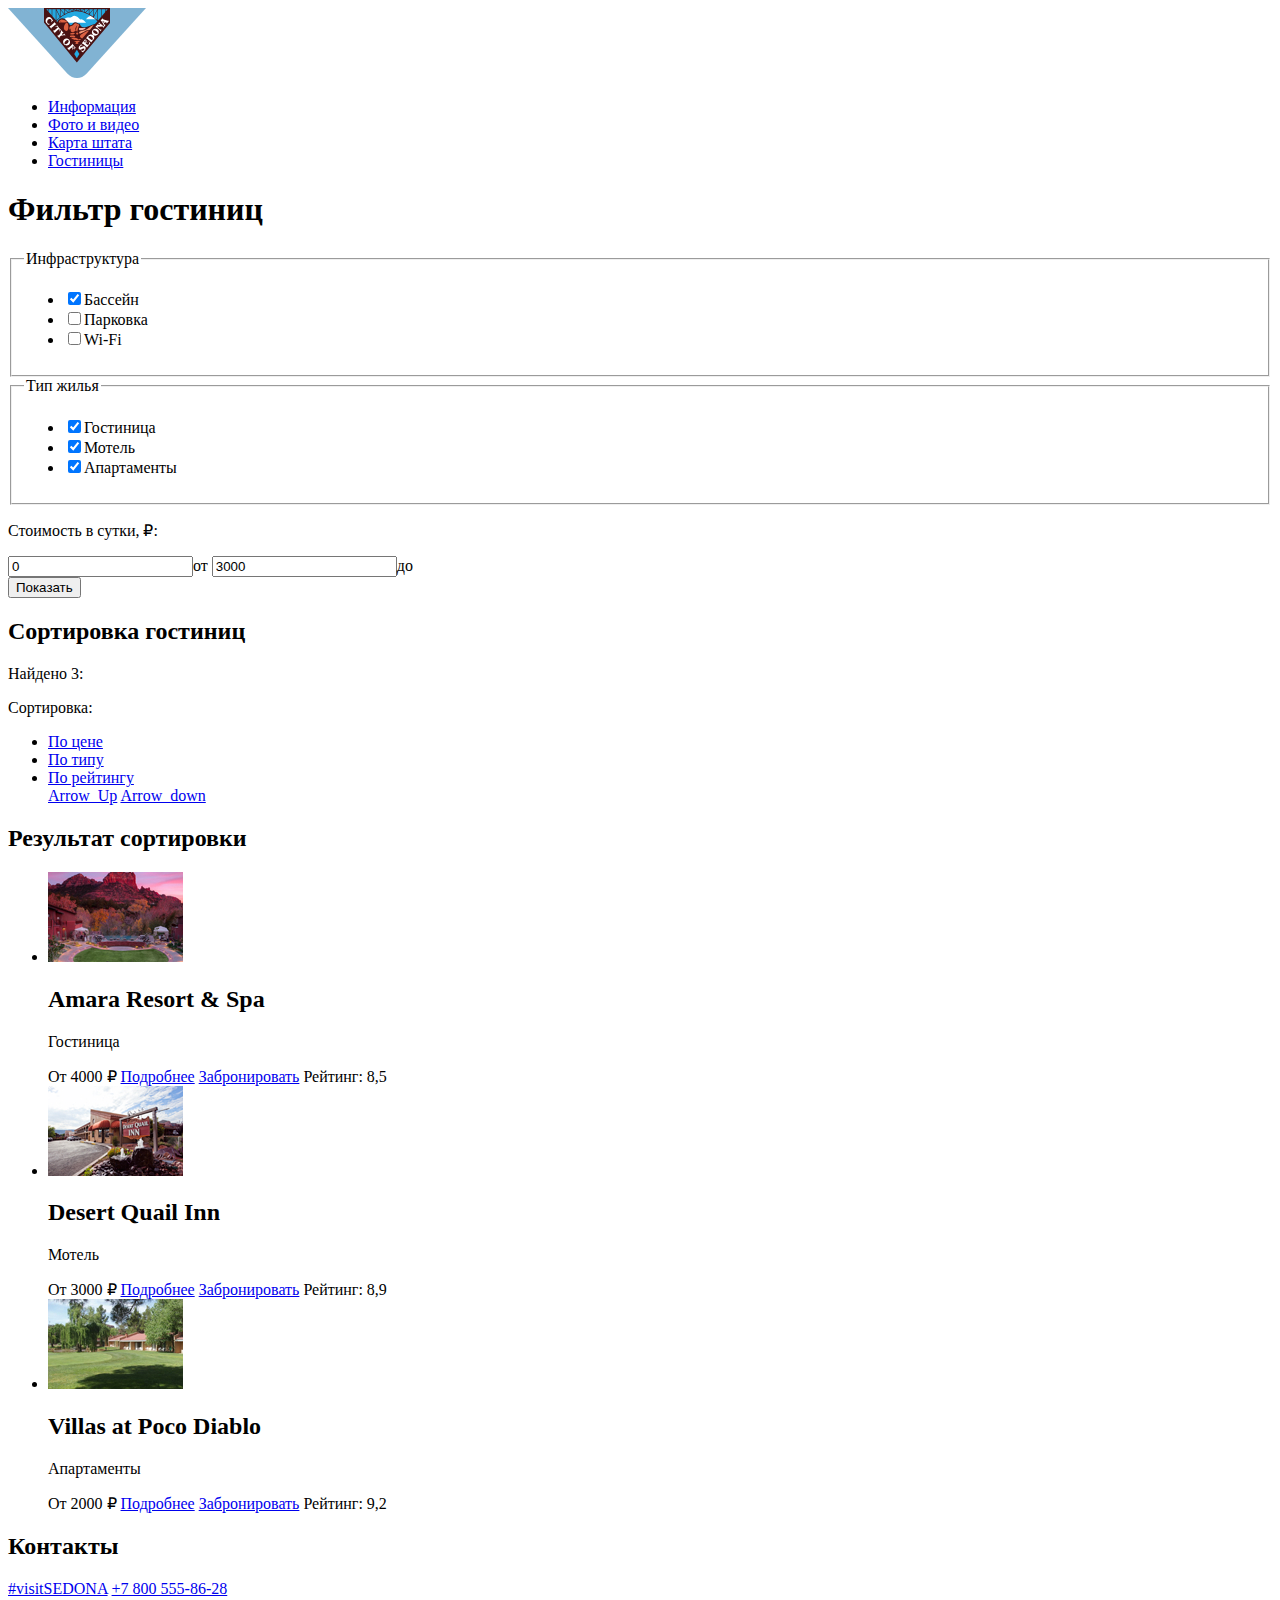
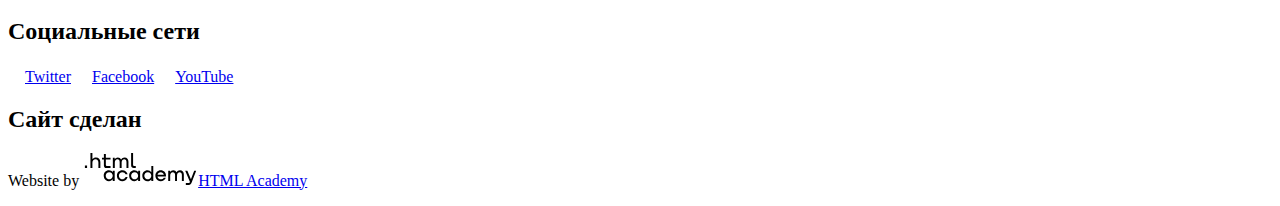
==== hotels.html @ 406e51ce "Исправила пути к графике" ====
<!DOCTYPE html>
<html lang="ru">

<head>
   <meta charset="utf-8">
   <meta http-equiv="X-UA-Compatible" content="IE=edge">
   <meta name="viewport" content="width=device-width, initial-scale=1.0">
   <title>HTML Academy: Седона</title>
   <link rel="icon" href="/favicon.ico">
   <link rel="icon" href="/favicons/favicon.svg" type="image/svg+xml">
   <link rel="apple-touch-icon" href="/favicons/favicon.png">
   <link rel="manifest" href="manifest.webmanifest">
</head>

<body>
   <header>
      <nav>
         <a href="index.html"><img src="./img/logo.svg" width="138" height="70" alt="логотип Седоны."></a>
         <ul>
            <li><a href="#">Информация</a></li>
            <li><a href="#">Фото и видео</a></li>
            <li><a href="#">Карта штата</a></li>
            <li><a href="#">Гостиницы</a></li>
         </ul>
      </nav>
   </header>

   <main>
      <h1>Фильтр гостиниц</h1>
      <section>
         <form method="get" action="https://echo.htmlacademy.ru" name="search_form">
            <fieldset>
               <legend>Инфраструктура</legend>
               <ul>
                  <li>
                     <label><input type="checkbox" name="swimingpool" checked>Бассейн</label>
                  </li>
                  <li>
                     <label><input type="checkbox" name="parking">Парковка</label>
                  </li>
                  <li>
                     <label><input type="checkbox" name="wifi">Wi-Fi</label>
                  </li>
               </ul>
            </fieldset>

            <fieldset>
               <legend>Тип жилья</legend>
               <ul>
                  <li>
                     <label><input type="checkbox" name="hotel" checked>Гостиница</label>
                  </li>
                  <li>
                     <label><input type="checkbox" name="motel" checked>Мотель</label>
                  </li>
                  <li>
                     <label><input type="checkbox" name="apartment" checked>Апартаменты</label>
                  </li>
               </ul>
            </fieldset>
            <div>
               <p>Стоимость в сутки, ₽:</p>
               <label><input type="text" name="min-price" value="0">от</label>
               <label><input type="text" name="max-price" value="3000">до</label>
               <div></div>
               <div></div>
               <button type="submit">Показать</button>
            </div>
         </form>
      </section>

      <section>
         <h2>Сортировка гостиниц</h2>
         <p>Найдено 3:</p>
         <p>Сортировка:</p>
         <ul>
            <li>
               <a href="#">По цене</a>
            </li>
            <li>
               <a href="#">По типу</a>
            </li>
            <li>
               <a href="#">По рейтингу</a>
            </li>
            <div>
               <a href="#">Arrow_Up</a>
               <a href="#">Arrow_down</a>
            </div>
         </ul>
      </section>

      <section>
         <h2>Результат сортировки</h2>
         <ul>
            <li>
               <img src="./img/images/amara.jpg" width="135" height="90" alt="Hotel Amara">
               <h2>Amara Resort & Spa</h2>
               <p>Гостиница</p>
               <span>От 4000 ₽</span>
               <a href="#">Подробнее</a>
               <a href="#">Забронировать</a>
               <span></span>
               <span>Рейтинг: 8,5</span>
            </li>
            <li>
               <img src="./img/images/desert.jpg" width="135" height="90" alt="Motel Desert">
               <h2>Desert Quail Inn</h2>
               <p>Мотель</p>
               <span>От 3000 ₽</span>
               <a href="#">Подробнее</a>
               <a href="#">Забронировать</a>
               <span></span>
               <span>Рейтинг: 8,9</span>
            </li>
            <li>
               <img src="./img/images/villas.jpg" width="135" height="90" alt="Motel Desert">
               <h2>Villas at Poco Diablo</h2>
               <p>Апартаменты</p>
               <span>От 2000 ₽</span>
               <a href="#">Подробнее</a>
               <a href="#">Забронировать</a>
               <span></span>
               <span>Рейтинг: 9,2</span>
            </li>
         </ul>
      </section>
   </main>

   <footer>
      <section>
         <h2>Контакты</h2>
         <a href="#">#visitSEDONA</a>
         <a href="tel:+78005558628">+7 800 555-86-28</a>
      </section>

      <section>
         <h2>Социальные сети</h2>
         <a href="#"><img src="./img/icons/twitter.svg" width="17" height="17" alt="twitter">Twitter</a>
         <a href="#"><img src="./img/icons/facebook.svg" width="17" height="17" alt="facebook">Facebook</a>
         <a href="#"><img src="./img/icons/youtube.svg" width="17" height="17" alt="youtube">YouTube</a>
      </section>

      <section>
         <h2>Сайт сделан</h2>
         <p>
            Website by
            <a href="https://htmlacademy.ru"><img src="./img/icons/logo_htmlacademy.svg" width="115" height="33"
                  alt="Логотип HTML Academy.">HTML Academy</a>
         </p>
      </section>

   </footer>

</body>

</html>
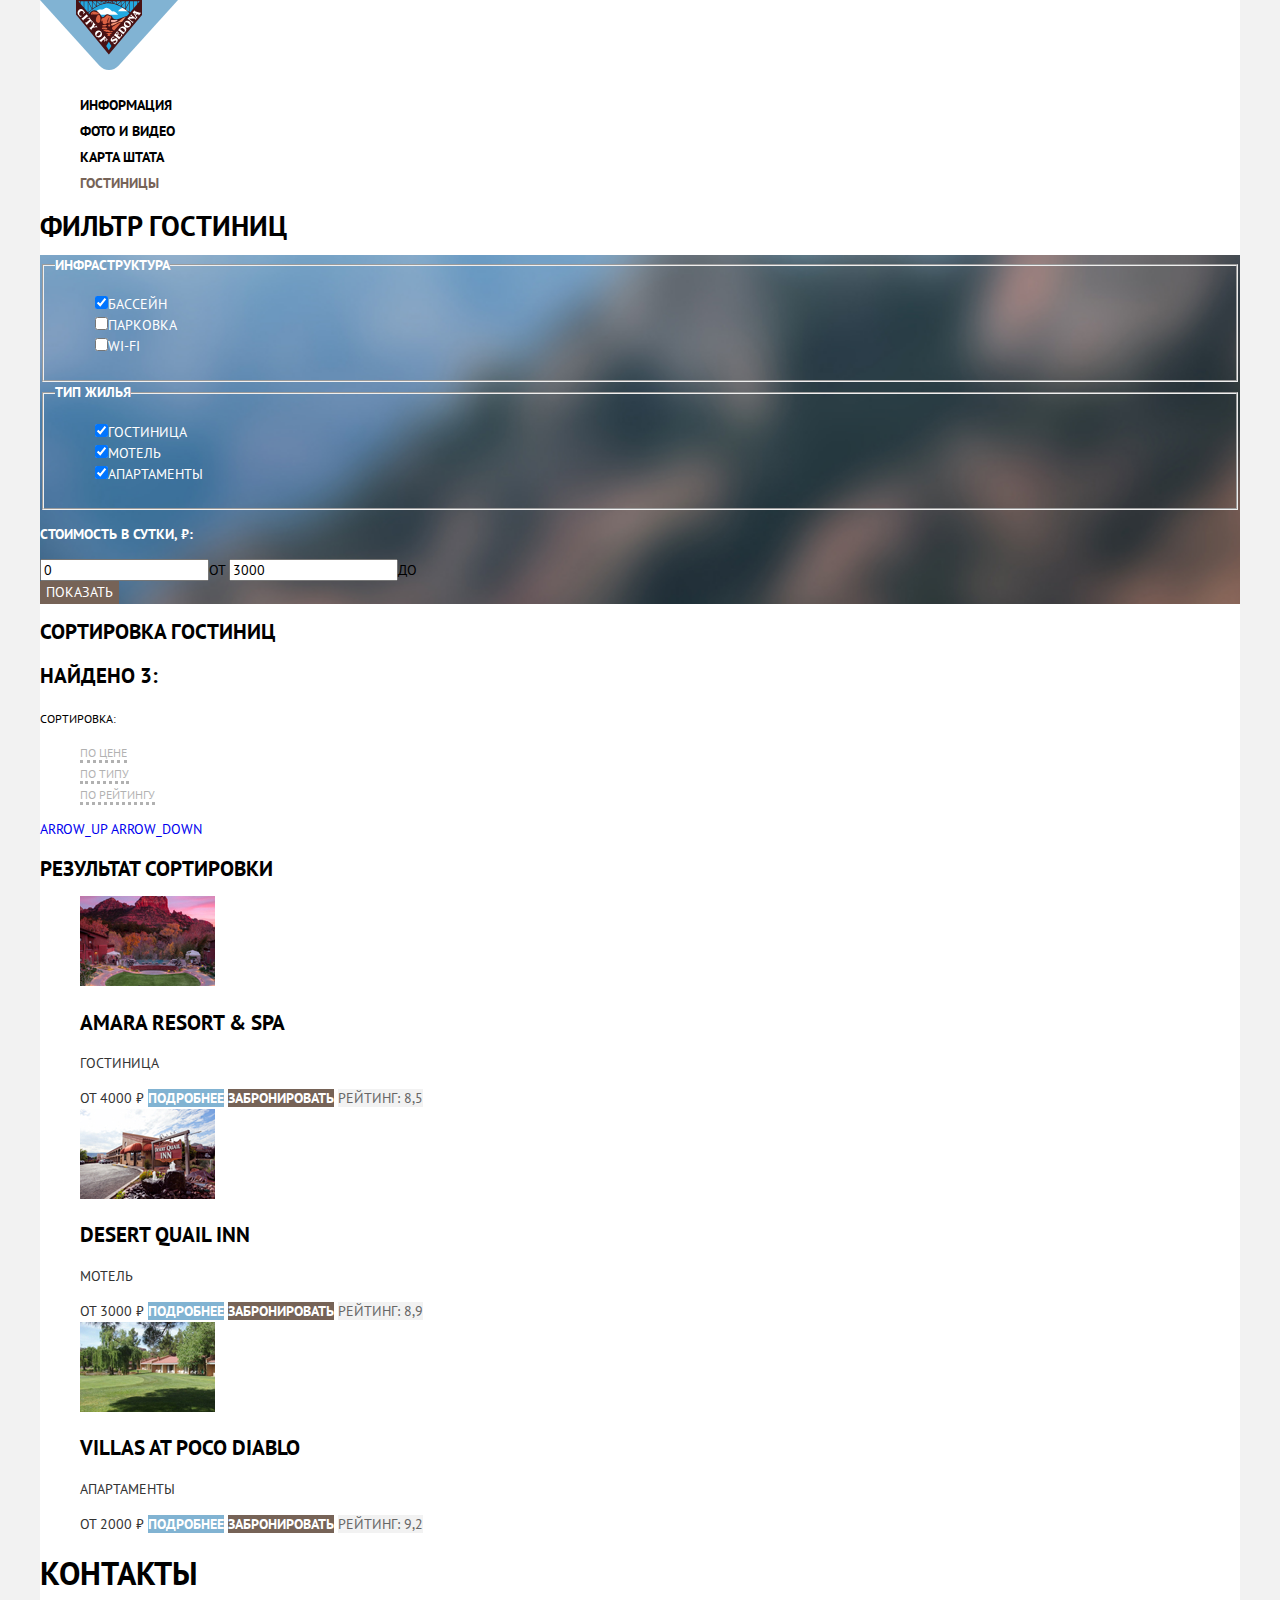
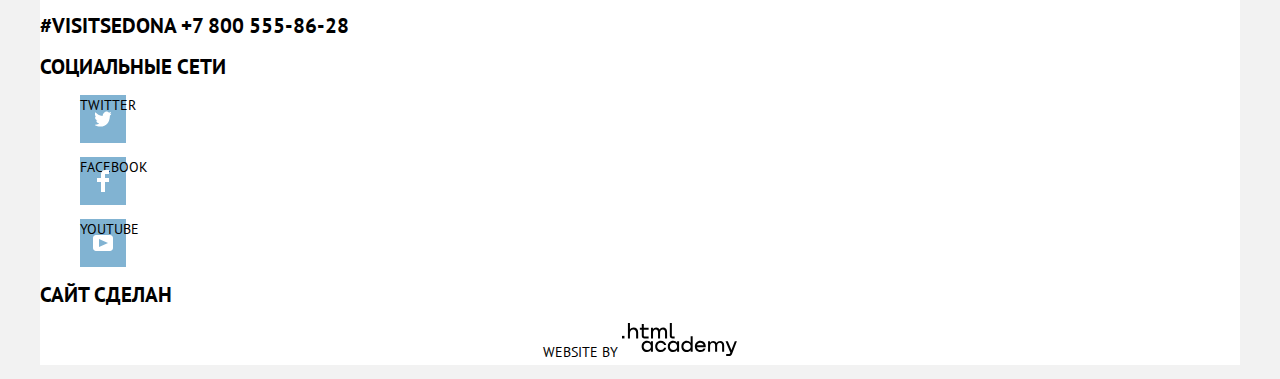
==== commit 27adb4eb: "Базовые стили второй страницы" ====
--- a/hotels.html
+++ b/hotels.html
@@ -10,148 +10,211 @@
    <link rel="icon" href="/favicons/favicon.svg" type="image/svg+xml">
    <link rel="apple-touch-icon" href="/favicons/favicon.png">
    <link rel="manifest" href="manifest.webmanifest">
+   <link rel="preconnect" href="https://fonts.gstatic.com">
+   <link href="https://fonts.googleapis.com/css2?family=PT+Sans:wght@400;700&display=swap" rel="stylesheet">
+   <link href="./css/normalize.css" rel="stylesheet">
+   <link href="./css/style.css" rel="stylesheet">
 </head>
 
-<body>
-   <header>
-      <nav>
-         <a href="index.html"><img src="./img/logo.svg" width="138" height="70" alt="логотип Седоны."></a>
-         <ul>
-            <li><a href="#">Информация</a></li>
-            <li><a href="#">Фото и видео</a></li>
-            <li><a href="#">Карта штата</a></li>
-            <li><a href="#">Гостиницы</a></li>
-         </ul>
-      </nav>
-   </header>
-
-   <main>
-      <h1>Фильтр гостиниц</h1>
-      <section>
-         <form method="get" action="https://echo.htmlacademy.ru" name="search_form">
-            <fieldset>
-               <legend>Инфраструктура</legend>
-               <ul>
-                  <li>
-                     <label><input type="checkbox" name="swimingpool" checked>Бассейн</label>
-                  </li>
-                  <li>
-                     <label><input type="checkbox" name="parking">Парковка</label>
-                  </li>
-                  <li>
-                     <label><input type="checkbox" name="wifi">Wi-Fi</label>
-                  </li>
-               </ul>
-            </fieldset>
-
-            <fieldset>
-               <legend>Тип жилья</legend>
-               <ul>
-                  <li>
-                     <label><input type="checkbox" name="hotel" checked>Гостиница</label>
-                  </li>
-                  <li>
-                     <label><input type="checkbox" name="motel" checked>Мотель</label>
-                  </li>
-                  <li>
-                     <label><input type="checkbox" name="apartment" checked>Апартаменты</label>
-                  </li>
-               </ul>
-            </fieldset>
-            <div>
-               <p>Стоимость в сутки, ₽:</p>
-               <label><input type="text" name="min-price" value="0">от</label>
-               <label><input type="text" name="max-price" value="3000">до</label>
-               <div></div>
-               <div></div>
-               <button type="submit">Показать</button>
+<body class="page__body">
+   <div class="main__container">
+      <header class="main__header">
+         <nav class="main__navigation">
+            <a class="main__header-logo" href="index.html"><img src="./img/logo.svg" width="138" height="70"
+                  alt="логотип Седоны."></a>
+            <ul class="site__navigation">
+               <li><a href="#">Информация</a></li>
+               <li><a href="#">Фото и видео</a></li>
+               <li><a href="#">Карта штата</a></li>
+               <li class="site__navigation-current"><a href="#">Гостиницы</a></li>
+            </ul>
+         </nav>
+      </header>
+
+      <main class="inner__container">
+         <h1>Фильтр гостиниц</h1>
+         <section class="filter">
+            <form method="get" action="https://echo.htmlacademy.ru" name="search_form">
+               <fieldset>
+                  <legend class="filter__title">Инфраструктура</legend>
+                  <ul class="filter__list">
+                     <li class="filter__option">
+                        <label><input type="checkbox" name="swimingpool" checked>Бассейн</label>
+                     </li>
+                     <li class="filter__option">
+                        <label><input type="checkbox" name="parking">Парковка</label>
+                     </li>
+                     <li class="filter__option">
+                        <label><input type="checkbox" name="wifi">Wi-Fi</label>
+                     </li>
+                  </ul>
+               </fieldset>
+
+               <fieldset>
+                  <legend class="filter__title">Тип жилья</legend>
+                  <ul class="filter__list">
+                     <li class="filter__option">
+                        <label><input class="filter__input-checkbox filter__input" type="checkbox" name="hotel"
+                              checked>Гостиница</label>
+                     </li>
+                     <li class="filter__option">
+                        <label><input class="filter__input-checkbox filter__input" type="checkbox" name="motel"
+                              checked>Мотель</label>
+                     </li>
+                     <li class="filter__option">
+                        <label><input class="filter__input-checkbox filter__input" type="checkbox" name="apartment"
+                              checked>Апартаменты</label>
+                     </li>
+                  </ul>
+               </fieldset>
+               <div>
+                  <p class="filter__title">Стоимость в сутки, ₽:</p>
+                  <label><input type="text" name="min-price" value="0">от</label>
+                  <label><input type="text" name="max-price" value="3000">до</label>
+                  <div></div>
+                  <div></div>
+                  <button type="submit" class="filter__button button">Показать</button>
+               </div>
+            </form>
+         </section>
+
+         <section class="sorting">
+            <h2>Сортировка гостиниц</h2>
+            <p class="sorting__results">Найдено 3:</p>
+            <p class="sorting__text">Сортировка:</p>
+            <ul class="sorting__list">
+               <li>
+                  <a class='sorting__link' href="#">По цене</a>
+               </li>
+               <li>
+                  <a class='sorting__link' href="#">По типу</a>
+               </li>
+               <li>
+                  <a class='sorting__link' href="#">По рейтингу</a>
+               </li>
+            </ul>
+            <div class="sorting__arrows">
+               <a class="arrow_up" href="#">Arrow_Up</a>
+               <a class="arrow__down" href="#">Arrow_down</a>
             </div>
-         </form>
-      </section>
-
-      <section>
-         <h2>Сортировка гостиниц</h2>
-         <p>Найдено 3:</p>
-         <p>Сортировка:</p>
-         <ul>
-            <li>
-               <a href="#">По цене</a>
-            </li>
-            <li>
-               <a href="#">По типу</a>
-            </li>
-            <li>
-               <a href="#">По рейтингу</a>
-            </li>
-            <div>
-               <a href="#">Arrow_Up</a>
-               <a href="#">Arrow_down</a>
-            </div>
-         </ul>
-      </section>
-
-      <section>
-         <h2>Результат сортировки</h2>
-         <ul>
-            <li>
-               <img src="./img/images/amara.jpg" width="135" height="90" alt="Hotel Amara">
-               <h2>Amara Resort & Spa</h2>
-               <p>Гостиница</p>
-               <span>От 4000 ₽</span>
-               <a href="#">Подробнее</a>
-               <a href="#">Забронировать</a>
-               <span></span>
-               <span>Рейтинг: 8,5</span>
-            </li>
-            <li>
-               <img src="./img/images/desert.jpg" width="135" height="90" alt="Motel Desert">
-               <h2>Desert Quail Inn</h2>
-               <p>Мотель</p>
-               <span>От 3000 ₽</span>
-               <a href="#">Подробнее</a>
-               <a href="#">Забронировать</a>
-               <span></span>
-               <span>Рейтинг: 8,9</span>
-            </li>
-            <li>
-               <img src="./img/images/villas.jpg" width="135" height="90" alt="Motel Desert">
-               <h2>Villas at Poco Diablo</h2>
-               <p>Апартаменты</p>
-               <span>От 2000 ₽</span>
-               <a href="#">Подробнее</a>
-               <a href="#">Забронировать</a>
-               <span></span>
-               <span>Рейтинг: 9,2</span>
-            </li>
-         </ul>
-      </section>
-   </main>
-
-   <footer>
-      <section>
-         <h2>Контакты</h2>
-         <a href="#">#visitSEDONA</a>
-         <a href="tel:+78005558628">+7 800 555-86-28</a>
-      </section>
-
-      <section>
-         <h2>Социальные сети</h2>
-         <a href="#"><img src="./img/icons/twitter.svg" width="17" height="17" alt="twitter">Twitter</a>
-         <a href="#"><img src="./img/icons/facebook.svg" width="17" height="17" alt="facebook">Facebook</a>
-         <a href="#"><img src="./img/icons/youtube.svg" width="17" height="17" alt="youtube">YouTube</a>
-      </section>
-
-      <section>
-         <h2>Сайт сделан</h2>
-         <p>
-            Website by
-            <a href="https://htmlacademy.ru"><img src="./img/icons/logo_htmlacademy.svg" width="115" height="33"
-                  alt="Логотип HTML Academy.">HTML Academy</a>
-         </p>
-      </section>
-
-   </footer>
-
+
+         </section>
+
+         <section class="hotels">
+            <h2>Результат сортировки</h2>
+            <ul class="hotels__list">
+               <li class="hotels__item">
+                  <img src="./img/images/amara.jpg" width="135" height="90" alt="Hotel Amara">
+                  <h2 class="hotels__title">Amara Resort & Spa</h2>
+                  <p class="hotels__type">Гостиница</p>
+                  <span class="hotels__price">От 4000 ₽</span>
+                  <a class="hotel__button" href="#">Подробнее</a>
+                  <a class="hotel__button button__book" href="#">Забронировать</a>
+                  <span></span>
+                  <span class="hotels__rating">Рейтинг: 8,5</span>
+               </li>
+               <li class="hotels__item">
+                  <img src="./img/images/desert.jpg" width="135" height="90" alt="Motel Desert">
+                  <h2 class="hotels__title">Desert Quail Inn</h2>
+                  <p class="hotels__type">Мотель</p>
+                  <span class="hotels__price">От 3000 ₽</span>
+                  <a class="hotel__button" href="#">Подробнее</a>
+                  <a class="hotel__button button__book" href="#">Забронировать</a>
+                  <span></span>
+                  <span class="hotels__rating">Рейтинг: 8,9</span>
+               </li>
+               <li class="hotels__item">
+                  <img src="./img/images/villas.jpg" width="135" height="90" alt="Motel Desert">
+                  <h2 class="hotels__title">Villas at Poco Diablo</h2>
+                  <p class="hotels__type">Апартаменты</p>
+                  <span class="hotels__price">От 2000 ₽</span>
+                  <a class="hotel__button" href="#">Подробнее</a>
+                  <a class="hotel__button button__book" href="#">Забронировать</a>
+                  <span></span>
+                  <span class="hotels__rating">Рейтинг: 9,2</span>
+               </li>
+            </ul>
+         </section>
+      </main>
+
+      <footer class="main__footer">
+         <section class="footer__contacts">
+            <h2>Контакты</h2>
+            <a class="footer__hashtag" href="#">#visitSEDONA</a>
+            <a class="footer__phone" href="tel:+78005558628">+7 800 555-86-28</a>
+         </section>
+
+         <section class="footer__social">
+            <h2>Социальные сети</h2>
+            <ul class="social__list">
+               <li class="social__item social__item-tw">
+                  <a href="#"></a>
+                  <p>Twitter</p>
+               </li>
+               <li class="social__item social__item-fb">
+                  <a href="#"></a>
+                  <p>Facebook</p>
+               </li>
+               <li class="social__item social__item-yt">
+                  <a href="#"></a>
+                  <p>Youtube</p>
+               </li>
+            </ul>
+         </section>
+
+         <section class="footer__copyright">
+            <h2>Сайт сделан</h2>
+            <p>
+               Website by
+               <a class="button__copyright" href="https://htmlacademy.ru">
+                  <svg width="115" height="34" viewBox="0 0 115 34" fill="none" xmlns="http://www.w3.org/2000/svg">
+                     <g clip-path="url(#clip0)">
+                        <path d="M0 12.8806V15.4567H2.45789V12.8806H0Z" fill="black" />
+                        <path
+                           d="M11.6466 4.52965C10.0863 4.52965 8.82534 5.23807 8.03454 6.26851H7.94905V0H5.91864V15.4566H7.94905V10.1541C7.94905 8.02886 9.27418 6.50466 11.2191 6.50466C13.0572 6.50466 14.1258 7.87859 14.1258 9.72478V15.4566H16.1563V9.35984C16.1563 6.41878 14.3396 4.52965 11.6466 4.52965Z"
+                           fill="black" />
+                        <path
+                           d="M26.6171 4.83024H21.8082V1.07343H19.7778V4.83024H17.8542V6.80525H19.7778V12.7947C19.7778 14.5121 20.7396 15.4567 22.4708 15.4567H26.6171V13.4602H22.8769C22.193 13.4602 21.8082 13.0738 21.8082 12.4083V6.80525H26.6171V4.83024Z"
+                           fill="black" />
+                        <path
+                           d="M41.1215 4.55109C39.497 4.55109 38.2576 5.34538 37.5736 6.61197H37.5095C36.8897 5.36686 35.7356 4.55109 34.154 4.55109C32.7434 4.55109 31.6746 5.30244 31.0336 6.35437H30.948V4.83017H29.0031V15.4566H31.0336V10.0038C31.0336 8.00736 32.0806 6.54758 33.6624 6.50464C35.1584 6.4617 36.0347 7.53508 36.0347 9.14513V15.4566H38.0652V9.83209C38.0652 7.44921 39.4758 6.50464 40.6941 6.50464C42.1688 6.50464 43.0452 7.53508 43.0452 9.14513V15.4566H45.0754V8.93047C45.0754 6.35437 43.6221 4.55109 41.1215 4.55109Z"
+                           fill="black" />
+                        <path
+                           d="M47.8271 12.7088C47.8271 14.4476 48.8103 15.4566 50.6269 15.4566H52.6359V13.4816H50.9261C50.2422 13.4816 49.8574 13.0952 49.8574 12.4297V0H47.8271V12.7088Z"
+                           fill="black" />
+                        <path
+                           d="M28.9048 19.7063H28.8192C28.027 18.6393 26.7425 17.8923 25.0295 17.871C21.882 17.8283 19.6338 20.1545 19.6338 23.4411C19.6338 26.749 21.9248 29.0753 25.008 29.0326C26.7637 29.0112 28.027 28.2216 28.8192 27.0904H28.9048V28.7337H30.9177V18.1698H28.9048V19.7063ZM25.3077 27.0692C23.081 27.0692 21.6679 25.4471 21.6679 23.4411C21.6679 21.435 23.081 19.8131 25.3077 19.8131C27.4703 19.8131 28.8836 21.435 28.8836 23.4411C28.8836 25.4259 27.4703 27.0692 25.3077 27.0692Z"
+                           fill="black" />
+                        <path
+                           d="M44.2095 22.0111C43.717 19.6209 41.5973 17.8709 38.8139 17.8709C35.4524 17.8709 33.2042 20.3252 33.2042 23.441C33.2042 26.5568 35.4524 29.0325 38.8139 29.0325C41.5973 29.0325 43.717 27.2398 44.2095 24.8282H42.0898C41.6617 26.1727 40.3984 27.0903 38.8354 27.0903C36.6513 27.0903 35.2381 25.447 35.2381 23.441C35.2381 21.4349 36.6513 19.813 38.8354 19.813C40.4625 19.813 41.6617 20.7733 42.0898 22.0111H44.2095Z"
+                           fill="black" />
+                        <path
+                           d="M55.0836 19.7063H54.998C54.2058 18.6393 52.921 17.8923 51.2081 17.871C48.0607 17.8283 45.8125 20.1545 45.8125 23.4411C45.8125 26.749 48.1036 29.0753 51.1866 29.0326C52.9425 29.0112 54.2058 28.2216 54.998 27.0904H55.0836V28.7337H57.0962V18.1698H55.0836V19.7063ZM51.4866 27.0692C49.2596 27.0692 47.8466 25.4471 47.8466 23.4411C47.8466 21.435 49.2596 19.8131 51.4866 19.8131C53.6491 19.8131 55.0622 21.435 55.0622 23.4411C55.0622 25.4259 53.6491 27.0692 51.4866 27.0692Z"
+                           fill="black" />
+                        <path
+                           d="M68.6538 19.8129H68.5682C67.776 18.6818 66.4483 17.8922 64.7568 17.8709C61.6738 17.8282 59.3827 20.1544 59.3827 23.4623C59.3827 26.7489 61.6309 29.0752 64.7783 29.0325C66.4483 29.0111 67.776 28.2642 68.5468 27.1971H68.6538V28.7336H70.6665V13.3679H68.6538V19.8129ZM65.0568 27.0903C62.8298 27.0903 61.4168 25.4685 61.4168 23.4623C61.4168 21.4562 62.8298 19.8343 65.0568 19.8343C67.2193 19.8343 68.6324 21.4776 68.6324 23.4623C68.6324 25.4685 67.2193 27.0903 65.0568 27.0903Z"
+                           fill="black" />
+                        <path
+                           d="M78.3297 17.8709C75.0752 17.8709 72.8483 20.3678 72.8483 23.4623C72.8483 26.4714 74.9467 29.0325 78.3724 29.0325C80.8561 29.0325 82.8475 27.688 83.5541 25.447H81.4342C80.9634 26.4502 79.8286 27.0903 78.4582 27.0903C76.5312 27.0903 75.1608 25.8099 75.0108 24.1666H83.7682C84.0464 20.6453 81.8412 17.8709 78.3297 17.8709ZM78.2868 19.813C79.9783 19.813 81.2416 20.8587 81.5627 22.3739H75.0538C75.3534 20.88 76.6168 19.813 78.2868 19.813Z"
+                           fill="black" />
+                        <path
+                           d="M98.1985 17.8922C96.5713 17.8922 95.3295 18.6818 94.6443 19.9409H94.5799C93.9591 18.7031 92.8029 17.8922 91.2184 17.8922C89.8054 17.8922 88.7347 18.6391 88.0924 19.6848H88.0068V18.1696H86.0583V28.7335H88.0924V23.3128C88.0924 21.3281 89.1417 19.8769 90.7261 19.8342C92.2247 19.7915 93.1028 20.8586 93.1028 22.4592V28.7335H95.1368V23.1421C95.1368 20.7732 96.5499 19.8342 97.7703 19.8342C99.2477 19.8342 100.125 20.8586 100.125 22.4592V28.7335H102.16V22.2458C102.16 19.6848 100.704 17.8922 98.1985 17.8922Z"
+                           fill="black" />
+                        <path
+                           d="M109.441 27.0477L105.801 18.1697H103.553L108.392 29.7368L108.371 29.7794C108.028 30.6544 107.643 30.9745 106.701 30.9745H104.196V33.0019H106.701C108.542 33.0019 109.527 32.1696 110.212 30.3769L114.88 18.1697H112.803L109.441 27.0477Z"
+                           fill="black" />
+                     </g>
+                     <defs>
+                        <clipPath id="clip0">
+                           <rect width="115" height="33.0294" fill="white" />
+                        </clipPath>
+                     </defs>
+                  </svg>
+               </a>
+            </p>
+         </section>
+      </footer>
+   </div>
 </body>
 
 </html>--- a/css/style.css
+++ b/css/style.css
@@ -0,0 +1,345 @@
+:root {
+   --basic-black: #000000;
+   --basic-dark: #333333;
+   --basic-white: #ffffff;
+   --basic-background: #f2f2f2;
+   --basic-grey: #888888;
+   --grey-rating: #666666;
+   --grey-background: #EEEEEE;
+   --grey-blocked: #6a6a6a;
+   --grey-hover: #ebebeb;
+   --grey-active:#BDBBBC;
+   --basic-blue: #81b3d2;
+   --blue-active: #5496bd;
+   --blue-hover: #669ec0;
+   --basic-brown: #766357;
+   --brown-active: #503E33;
+   --brown-hover: #604E43;
+   
+   --basic-light-grey: #a9a9a9;
+}
+
+/* главная страница */
+
+.page__body {
+   margin: 0;
+   padding: 0;
+   font-family: "PT Sans", Arial, sans-serif;
+   font-size: 14px;
+   line-height: 21px;
+   font-weight: 400;
+   color: var(--basic-black);
+   text-transform: uppercase;
+   background-color: var(--basic-background);
+}
+
+a {
+   text-decoration: none;
+}
+
+img {
+   max-width: 100%;
+   height: auto;
+}
+
+.main__container,
+.inner__container {
+   width: 1200px;
+   margin: 0 auto;
+   background-color: var(--basic-white);
+}
+
+.main__navigation {
+   font-size: 14px;
+   line-height: 26px;
+   font-weight: 700;
+   background-color: transparent;
+}
+
+.site__navigation,
+.features__list,
+.reasons__list,
+.social__list,
+.filter__list,
+.sorting__list,
+.hotels__list {
+   list-style: none;
+}
+
+.site__navigation a {
+   color: var(--basic-black):
+}
+
+.site__navigation a:hover {
+   color: var(--basic-blue);
+}
+
+.site__navigation a:focus {
+   color: var(--basic-black);
+   opacity: .3;
+}
+
+.site__navigation a:active {
+   color: var(--basic-brown);
+}
+
+.site__navigation-current {
+   color: var(--basic-brown);
+ }
+
+.welcome {
+   height: 509px;
+   background: url(../img/images/sedona.jpg) center center/cover no-repeat;
+}
+
+.description h1 {
+   font-size: 21px;
+   font-weight: 700;
+   line-height: 26px;
+   text-align: center;
+}
+
+.description p {
+   font-size: 14px;
+   line-height: 26px;
+   text-align: center;
+}
+
+.features h3 {
+   font-weight: 700;
+   font-size: 21px;
+   line-height: 21px;
+   text-align: center;
+}
+
+.features p {
+   font-weight: 400;
+   font-size: 14px;
+   line-height: 21px;
+   text-align: center; 
+}
+
+.features__item-first {
+   background-color: var(--basic-blue);
+   color: var(--basic-white);
+}
+
+.features__item-second {
+   background-color: var(--grey-background);
+}
+
+.features__item-second p,
+.reasons__item p {
+   color: var(--basic-dark);
+}
+
+.booking h3 {
+   font-weight: 700;
+   font-size: 30px;
+   line-height: 24px;
+   text-align: center;
+}
+
+.booking p {
+   font-weight: 400;
+   font-size: 14px;
+   line-height: 24px;
+   text-align: center;
+   color: var(--basic-dark);
+}
+
+.button {
+  font: inherit;
+  text-align: center;
+  color: var(--basic-white);
+  vertical-align: middle;
+  text-transform: uppercase;
+  background-color: var(--basic-brown);
+  border: none;
+}
+.button:hover {
+  background-color: var(--brown-hover);
+}
+
+.button:active {
+   background-color: var(--brown-active);
+   color: rgba(255, 255, 255, .3)
+}
+/* Footer */
+
+.footer__phone,
+.footer__hashtag {
+   color: inherit;
+}
+
+.footer__contacts {
+   font-weight: 700;
+   font-size: 21px;
+   line-height: 26px;
+}
+
+.footer__contacts a:hover,
+.footer__contacts a:focus {
+  text-decoration: none;
+}
+
+.social__item {
+   position: relative;
+   width: 46px;
+   height: 48px;
+   background-color: var(--basic-blue)
+}
+
+.social__item::before {
+   content: "";
+   position: absolute;
+   top: 50%;
+   left: 50%;
+   transform: translate(-50%, -50%);
+   width: 17px;
+   height: 17px;
+   background: url("../img/icons/twitter.svg") center no-repeat;
+}
+
+.social__item-fb::before {
+   content: "";
+   position: absolute;
+   top: 50%;
+   left: 50%;
+   transform: translate(-50%, -50%);
+   width: 12px;
+   height: 22px;
+   background: url("../img/icons/facebook.svg") center no-repeat;
+}
+
+.social__item-yt::before {
+   content: "";
+   position: absolute;
+   top: 50%;
+   left: 50%;
+   transform: translate(-50%, -50%);
+   width: 20px;
+   height: 16px;
+   background: url("../img/icons/youtube.svg") center no-repeat;
+}
+
+.social__item:hover {
+   background-color: var(--blue-hover);
+}
+
+.social__item:active {
+   background-color: var(--blue-active);
+}
+
+.social__item:active::before{
+   opacity: 0.3;
+}
+
+.footer__copyright p {
+   line-height: 26px;
+   text-align: center;
+}
+
+.button__copyright:hover path {
+   fill: var(--basic-blue);
+}
+
+.button__copyright:focus path {
+   fill: var(--grey-active);
+}
+
+/* стили второй страницы */
+
+.filter {
+   width: 1200px;
+   min-height: 217px;
+   background: url(../img/images/background_filter.jpg) center center/cover no-repeat;
+}
+
+.filter__list {
+   line-height: 21px;
+}
+
+/* .filter fieldset {
+   border: 0 none;
+} */
+
+.filter__title {
+   font-weight: 700;
+   line-height: 21px;
+   color: var(--basic-white);
+}
+.filter__option {
+   color: var(--basic-white);
+   font-size: 14px;
+   font-weight: 400;
+}
+.sorting__results {
+   font-weight: 700;
+   font-size: 21px;
+   line-height: 26px;
+}
+.sorting__text {
+   font-weight: 400;
+   font-size: 12px;
+   line-height: 18px;
+}
+.sorting__link {
+   color: var(--basic-black);
+   opacity: 0.3;
+   font-weight: 400;
+   font-size: 12px;
+   line-height: 18px;
+   border-bottom: dotted;
+}
+
+.sorting__link:hover {
+   color: var(--basic-blue);
+   opacity: 1;
+}
+
+/* не применяется */
+.sorting__link:active {
+   color: var(--basic-black);
+   opacity: 1;
+   border-bottom: none;
+}
+
+.sorting__link:focus {
+   color: var(--basic-blue);
+   opacity: 1;
+   border-bottom: none;
+}
+
+.hotels__title {
+   font-weight: 700;
+   font-size: 21px;
+   line-height: 26px;
+}
+
+.hotels__type,
+.hotels__price {
+   color: var(--basic-dark);
+   font-weight: 400;
+   font-size: 14px;
+   line-height: 21px;
+}
+
+.hotel__button {
+   color: var(--basic-white);
+   background-color: var(--basic-blue);
+   font-weight: 700  ;
+   font-size: 14px;
+   line-height: 21px;
+}
+
+.button__book {
+   background-color:var(--basic-brown);
+}
+
+.hotels__rating {
+   background-color: var(--basic-background);
+   text-align: center;
+   color: var(--grey-rating);
+   
+}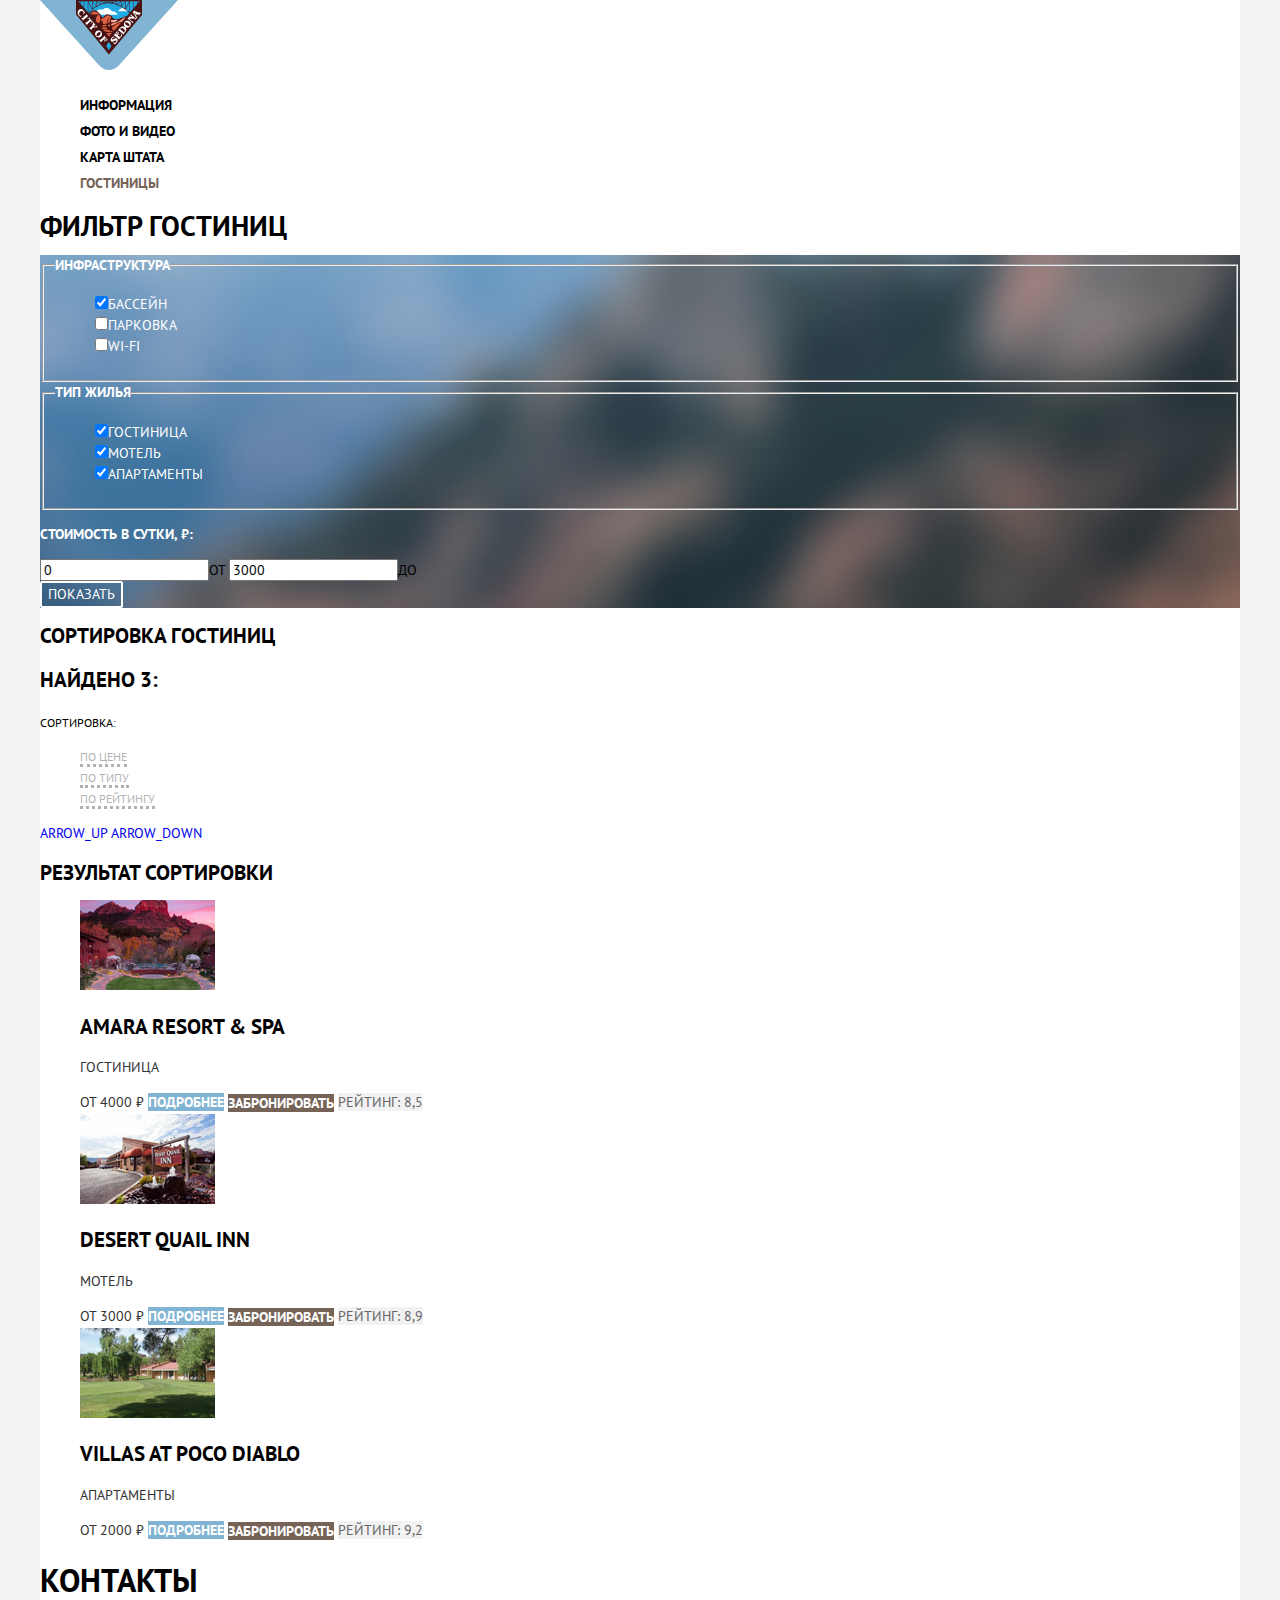
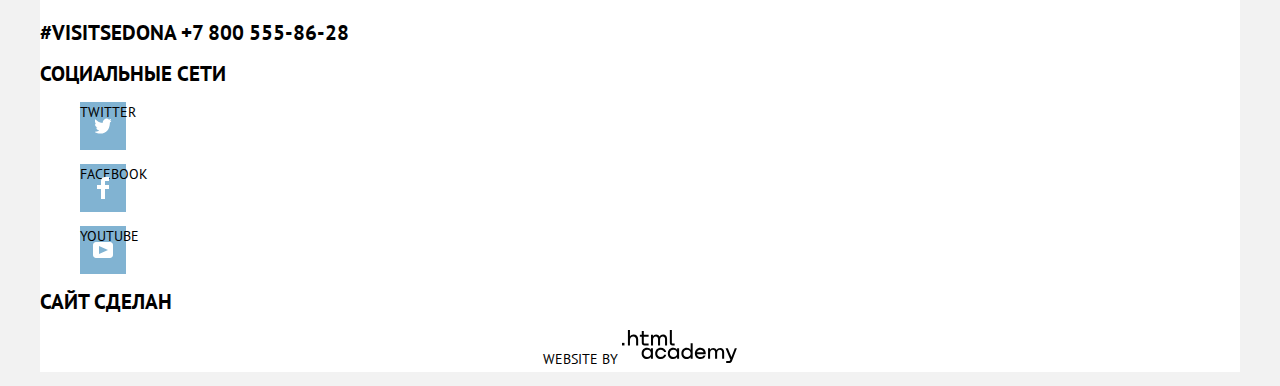
==== commit 7e261342: "Доделала интерактивные элементы" ====
--- a/hotels.html
+++ b/hotels.html
@@ -73,7 +73,7 @@
                   <label><input type="text" name="max-price" value="3000">до</label>
                   <div></div>
                   <div></div>
-                  <button type="submit" class="filter__button button">Показать</button>
+                  <button type="submit" class="button filter__button">Показать</button>
                </div>
             </form>
          </section>
@@ -84,18 +84,18 @@
             <p class="sorting__text">Сортировка:</p>
             <ul class="sorting__list">
                <li>
-                  <a class='sorting__link' href="#">По цене</a>
+                  <a class="sorting__link" href="#">По цене</a>
                </li>
                <li>
-                  <a class='sorting__link' href="#">По типу</a>
+                  <a class="sorting__link" href="#">По типу</a>
                </li>
                <li>
-                  <a class='sorting__link' href="#">По рейтингу</a>
+                  <a class="sorting__link" href="#">По рейтингу</a>
                </li>
             </ul>
             <div class="sorting__arrows">
                <a class="arrow_up" href="#">Arrow_Up</a>
-               <a class="arrow__down" href="#">Arrow_down</a>
+               <a class="arrow_down" href="#">Arrow_down</a>
             </div>
 
          </section>
@@ -105,31 +105,31 @@
             <ul class="hotels__list">
                <li class="hotels__item">
                   <img src="./img/images/amara.jpg" width="135" height="90" alt="Hotel Amara">
-                  <h2 class="hotels__title">Amara Resort & Spa</h2>
+                  <h2 class="hotels__title"><a href="#">Amara Resort & Spa</a></h2>
                   <p class="hotels__type">Гостиница</p>
                   <span class="hotels__price">От 4000 ₽</span>
                   <a class="hotel__button" href="#">Подробнее</a>
-                  <a class="hotel__button button__book" href="#">Забронировать</a>
+                  <a class="button button__book" href="#">Забронировать</a>
                   <span></span>
                   <span class="hotels__rating">Рейтинг: 8,5</span>
                </li>
                <li class="hotels__item">
                   <img src="./img/images/desert.jpg" width="135" height="90" alt="Motel Desert">
-                  <h2 class="hotels__title">Desert Quail Inn</h2>
+                  <h2 class="hotels__title"><a href="#">Desert Quail Inn</a></h2>
                   <p class="hotels__type">Мотель</p>
                   <span class="hotels__price">От 3000 ₽</span>
                   <a class="hotel__button" href="#">Подробнее</a>
-                  <a class="hotel__button button__book" href="#">Забронировать</a>
+                  <a class="button button__book" href="#">Забронировать</a>
                   <span></span>
                   <span class="hotels__rating">Рейтинг: 8,9</span>
                </li>
                <li class="hotels__item">
                   <img src="./img/images/villas.jpg" width="135" height="90" alt="Motel Desert">
-                  <h2 class="hotels__title">Villas at Poco Diablo</h2>
+                  <h2 class="hotels__title"><a href="#">Villas at Poco Diablo</a></h2>
                   <p class="hotels__type">Апартаменты</p>
                   <span class="hotels__price">От 2000 ₽</span>
                   <a class="hotel__button" href="#">Подробнее</a>
-                  <a class="hotel__button button__book" href="#">Забронировать</a>
+                  <a class="button button__book" href="#">Забронировать</a>
                   <span></span>
                   <span class="hotels__rating">Рейтинг: 9,2</span>
                </li>
--- a/css/style.css
+++ b/css/style.css
@@ -274,6 +274,17 @@
    font-size: 14px;
    font-weight: 400;
 }
+.filter__button {
+   border: 2px solid var(--basic-white);
+   background: transparent;
+   border-radius: 2px;
+}
+
+.filter__button:hover {
+   background-color: var(--basic-white);
+   color: var(--basic--black);
+}
+
 .sorting__results {
    font-weight: 700;
    font-size: 21px;
@@ -311,10 +322,21 @@
    border-bottom: none;
 }
 
-.hotels__title {
-   font-weight: 700;
-   font-size: 21px;
-   line-height: 26px;
+.hotels__title a {
+   font-weight: 700;
+   font-size: 21px;
+   line-height: 26px;
+   color: var(--basic-black);
+}
+
+.hotels__title a:hover {
+   color:var(--basic-blue);
+}
+
+.hotels__title a:active,
+.hotels__title a:focus {
+   color: var(--basic-black);
+   opacity: .3;
 }
 
 .hotels__type,
@@ -328,18 +350,28 @@
 .hotel__button {
    color: var(--basic-white);
    background-color: var(--basic-blue);
-   font-weight: 700  ;
-   font-size: 14px;
-   line-height: 21px;
+   font-weight:700;
+   font-size: 14px;
+   line-height: 21px;
+}
+
+.hotel__button:hover {
+   background-color:var(--blue-hover);
+}
+
+.hotel__button:active {
+   background-color: var(--basic-blue);
+   color: rgba(255, 255, 255, .3)
 }
 
 .button__book {
-   background-color:var(--basic-brown);
+   font-weight:700;
+   font-size: 14px;
+   line-height: 21px;
 }
 
 .hotels__rating {
    background-color: var(--basic-background);
    text-align: center;
    color: var(--grey-rating);
-   
 }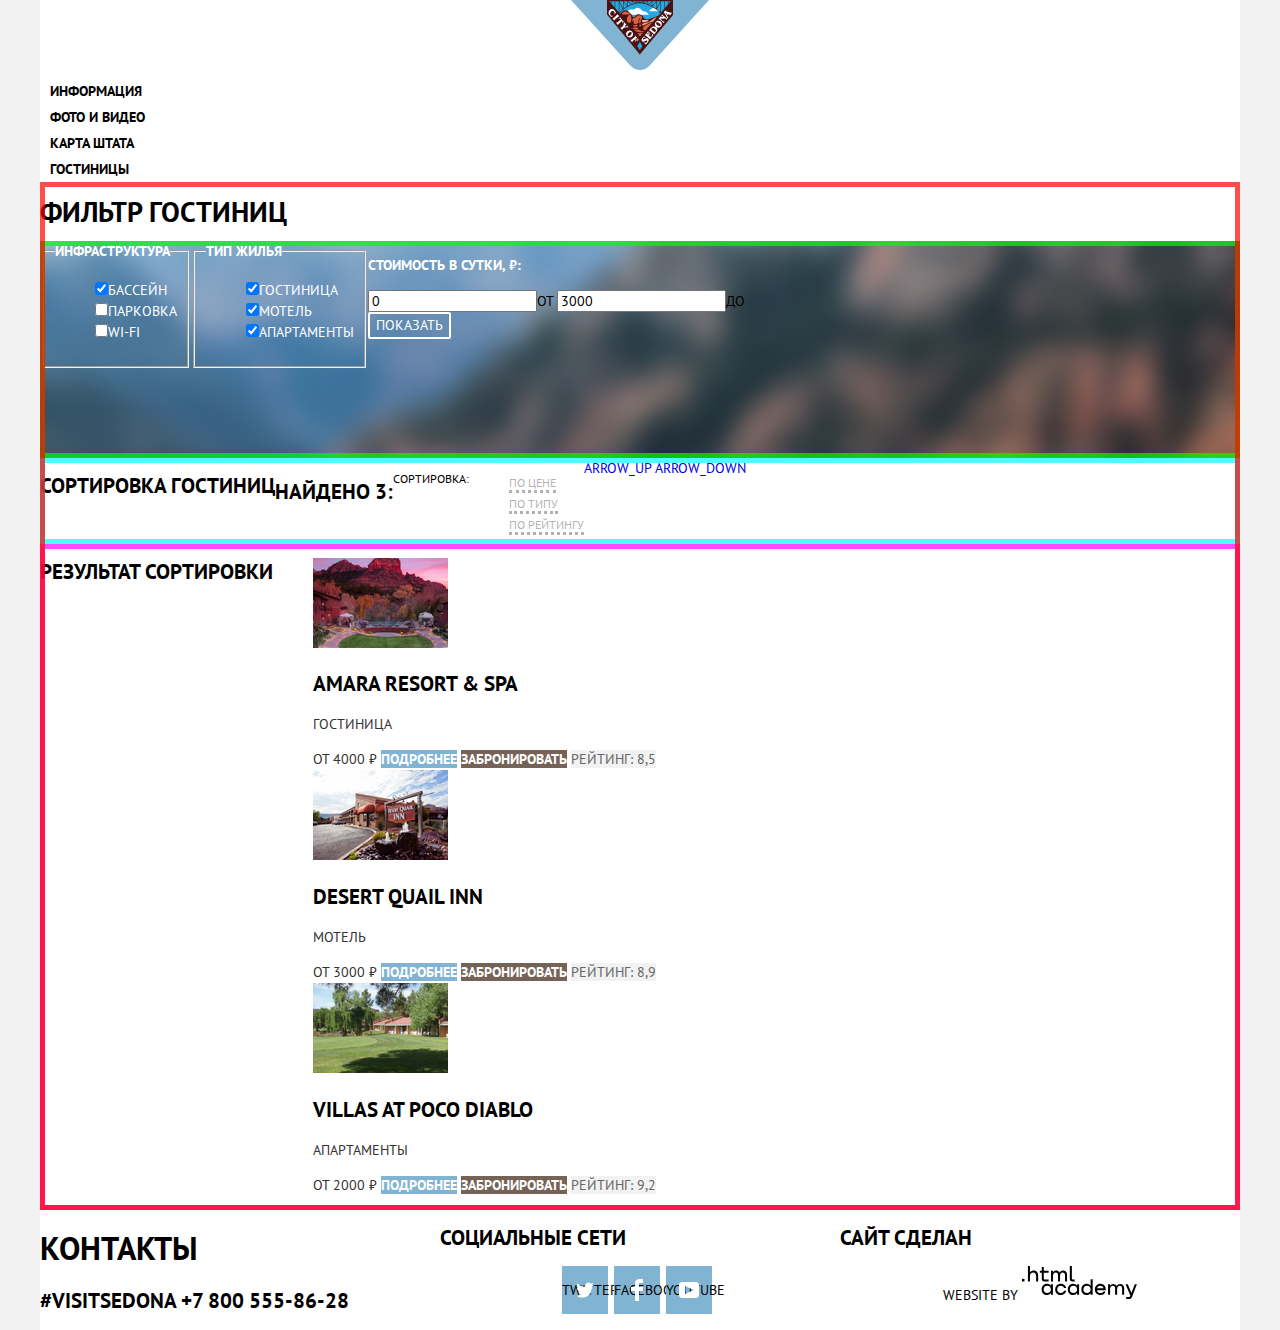
==== commit a6250142: "Сетка на гридах для внутренней страницы" ====
--- a/hotels.html
+++ b/hotels.html
@@ -32,9 +32,10 @@
       </header>
 
       <main class="inner__container">
-         <h1>Фильтр гостиниц</h1>
+         <h1 class="visually-hidden">Фильтр гостиниц</h1>
+         <div class="grid__container">
          <section class="filter">
-            <form method="get" action="https://echo.htmlacademy.ru" name="search_form">
+            <form class="filter__form" method="get" action="https://echo.htmlacademy.ru" name="search_form">
                <fieldset>
                   <legend class="filter__title">Инфраструктура</legend>
                   <ul class="filter__list">
@@ -135,6 +136,7 @@
                </li>
             </ul>
          </section>
+      </div>
       </main>
 
       <footer class="main__footer">
--- a/css/style.css
+++ b/css/style.css
@@ -5,21 +5,20 @@
    --basic-background: #f2f2f2;
    --basic-grey: #888888;
    --grey-rating: #666666;
-   --grey-background: #EEEEEE;
+   --grey-background: #eeeeee;
    --grey-blocked: #6a6a6a;
    --grey-hover: #ebebeb;
-   --grey-active:#BDBBBC;
+   --grey-active: #bdbbbc;
    --basic-blue: #81b3d2;
    --blue-active: #5496bd;
    --blue-hover: #669ec0;
    --basic-brown: #766357;
-   --brown-active: #503E33;
-   --brown-hover: #604E43;
-   
+   --brown-active: #503e33;
+   --brown-hover: #604e43;
+   --opacity-color: rgba(255, 255, 255, 0.3);
+
    --basic-light-grey: #a9a9a9;
 }
-
-/* главная страница */
 
 .page__body {
    margin: 0;
@@ -47,13 +46,6 @@
    width: 1200px;
    margin: 0 auto;
    background-color: var(--basic-white);
-}
-
-.main__navigation {
-   font-size: 14px;
-   line-height: 26px;
-   font-weight: 700;
-   background-color: transparent;
 }
 
 .site__navigation,
@@ -66,8 +58,39 @@
    list-style: none;
 }
 
+/*grid*/
+
+.page {
+   height: 100%;
+}
+
+.main__container {
+   min-height: 100%;
+   display: grid;
+   grid-template-rows: min-content 1fr min-content;
+   align-items: start;
+}
+
+/*меню*/
+.main__navigation {
+   display: grid;
+   font-size: 14px;
+   line-height: 26px;
+   font-weight: 700;
+   background-color: transparent;
+}
+
+.main__header-logo {
+   justify-self: center;
+}
+
+.site__navigation {
+   margin: 0;
+   padding: 0 10px;
+}
+
 .site__navigation a {
-   color: var(--basic-black):
+   color: var(--basic-black);
 }
 
 .site__navigation a:hover {
@@ -76,7 +99,7 @@
 
 .site__navigation a:focus {
    color: var(--basic-black);
-   opacity: .3;
+   opacity: 0.3;
 }
 
 .site__navigation a:active {
@@ -85,8 +108,9 @@
 
 .site__navigation-current {
    color: var(--basic-brown);
- }
-
+}
+
+/*welcome* будет flex*/
 .welcome {
    height: 509px;
    background: url(../img/images/sedona.jpg) center center/cover no-repeat;
@@ -105,6 +129,24 @@
    text-align: center;
 }
 
+/* Features */
+.features {
+   margin-bottom: 58px;
+   min-height: 1098px;
+}
+
+.features__list,
+.reasons__list {
+   margin: 0;
+   padding: 0;
+}
+
+.features__list {
+   display: grid;
+   grid-template-columns: 1fr 1fr 1fr;
+   grid-template-rows: 256px 330px 256px 256px;
+}
+
 .features h3 {
    font-weight: 700;
    font-size: 21px;
@@ -116,16 +158,36 @@
    font-weight: 400;
    font-size: 14px;
    line-height: 21px;
-   text-align: center; 
+   text-align: center;
 }
 
 .features__item-first {
+   grid-column: 1/-1;
+   display: flex;
    background-color: var(--basic-blue);
    color: var(--basic-white);
 }
 
+.features__item-first img {
+   display: block;
+}
+
 .features__item-second {
    background-color: var(--grey-background);
+}
+
+.reasons__list {
+   grid-column: 1/-1;
+   display: flex;
+   justify-content: space-around;
+}
+
+.reasons__item {
+   text-align: center;
+}
+
+.reasons__item img {
+   justify-self: center;
 }
 
 .features__item-second p,
@@ -133,6 +195,7 @@
    color: var(--basic-dark);
 }
 
+/* Бронирование Flex */
 .booking h3 {
    font-weight: 700;
    font-size: 30px;
@@ -149,23 +212,36 @@
 }
 
 .button {
-  font: inherit;
-  text-align: center;
-  color: var(--basic-white);
-  vertical-align: middle;
-  text-transform: uppercase;
-  background-color: var(--basic-brown);
-  border: none;
+   font: inherit;
+   text-align: center;
+   color: var(--basic-white);
+   vertical-align: middle;
+   text-transform: uppercase;
+   background-color: var(--basic-brown);
+   border: none;
 }
 .button:hover {
-  background-color: var(--brown-hover);
+   background-color: var(--brown-hover);
 }
 
 .button:active {
    background-color: var(--brown-active);
-   color: rgba(255, 255, 255, .3)
+   color: var(--opacity-color);
 }
 /* Footer */
+
+.main__footer {
+   min-height: 120px;
+   display: grid;
+   grid-template-columns: 1fr 1fr 1fr;
+}
+
+.footer__flex {
+   display: flex;
+   flex-wrap: wrap;
+   justify-content: center;
+   align-items: center;
+}
 
 .footer__phone,
 .footer__hashtag {
@@ -178,16 +254,31 @@
    line-height: 26px;
 }
 
+.footer__hashtag {
+   margin: 0;
+   margin-left: 0;
+}
+
 .footer__contacts a:hover,
 .footer__contacts a:focus {
-  text-decoration: none;
+   text-decoration: none;
+}
+
+.social__list {
+   display: flex;
+   flex-wrap: wrap;
+   justify-content: center;
+   align-content: center;
+   padding: 0;
+   margin: 0;
 }
 
 .social__item {
    position: relative;
    width: 46px;
    height: 48px;
-   background-color: var(--basic-blue)
+   background-color: var(--basic-blue);
+   margin-right: 6px;
 }
 
 .social__item::before {
@@ -225,14 +316,18 @@
 
 .social__item:hover {
    background-color: var(--blue-hover);
+   cursor: pointer;
 }
 
 .social__item:active {
    background-color: var(--blue-active);
 }
 
-.social__item:active::before{
+.social__item:active::before {
    opacity: 0.3;
+}
+
+.button__copyright {
 }
 
 .footer__copyright p {
@@ -249,11 +344,28 @@
 }
 
 /* стили второй страницы */
+/*фильтр*/
+
+.inner__container {
+   outline: 5px solid rgba(255, 0, 0, 0.7);
+   outline-offset: -5px;
+}
+
+.grid__container {
+   display: grid;
+   grid-template-rows: 217px 86px 1fr;
+}
 
 .filter {
+   outline: 5px solid rgba(0, 255, 0, 0.7);
+   outline-offset: -5px;
    width: 1200px;
    min-height: 217px;
    background: url(../img/images/background_filter.jpg) center center/cover no-repeat;
+}
+
+.filter__form {
+   display: flex;
 }
 
 .filter__list {
@@ -285,6 +397,13 @@
    color: var(--basic--black);
 }
 
+/* Сортировка */
+.sorting {
+   outline: 5px solid rgba(0, 255, 255, 0.7);
+   outline-offset: -5px;
+   display: flex;
+}
+
 .sorting__results {
    font-weight: 700;
    font-size: 21px;
@@ -307,13 +426,6 @@
 .sorting__link:hover {
    color: var(--basic-blue);
    opacity: 1;
-}
-
-/* не применяется */
-.sorting__link:active {
-   color: var(--basic-black);
-   opacity: 1;
-   border-bottom: none;
 }
 
 .sorting__link:focus {
@@ -322,6 +434,19 @@
    border-bottom: none;
 }
 
+.sorting__link:active {
+   color: var(--basic-black);
+   opacity: 1;
+   border-bottom: none;
+}
+
+/* список отелей */
+.hotels {
+   outline: 5px solid rgba(255, 0, 255, 0.7);
+   outline-offset: -5px;
+   display: flex;
+}
+
 .hotels__title a {
    font-weight: 700;
    font-size: 21px;
@@ -330,13 +455,13 @@
 }
 
 .hotels__title a:hover {
-   color:var(--basic-blue);
+   color: var(--basic-blue);
 }
 
 .hotels__title a:active,
 .hotels__title a:focus {
    color: var(--basic-black);
-   opacity: .3;
+   opacity: 0.3;
 }
 
 .hotels__type,
@@ -350,28 +475,29 @@
 .hotel__button {
    color: var(--basic-white);
    background-color: var(--basic-blue);
-   font-weight:700;
+   font-weight: 700;
    font-size: 14px;
    line-height: 21px;
 }
 
 .hotel__button:hover {
-   background-color:var(--blue-hover);
+   background-color: var(--blue-hover);
 }
 
 .hotel__button:active {
    background-color: var(--basic-blue);
-   color: rgba(255, 255, 255, .3)
+   color: var(--opacity-color);
 }
 
 .button__book {
-   font-weight:700;
-   font-size: 14px;
-   line-height: 21px;
+   font-weight: 700;
+   font-size: 14px;
+   line-height: 21px;
+   vertical-align: baseline;
 }
 
 .hotels__rating {
    background-color: var(--basic-background);
    text-align: center;
    color: var(--grey-rating);
-}+}
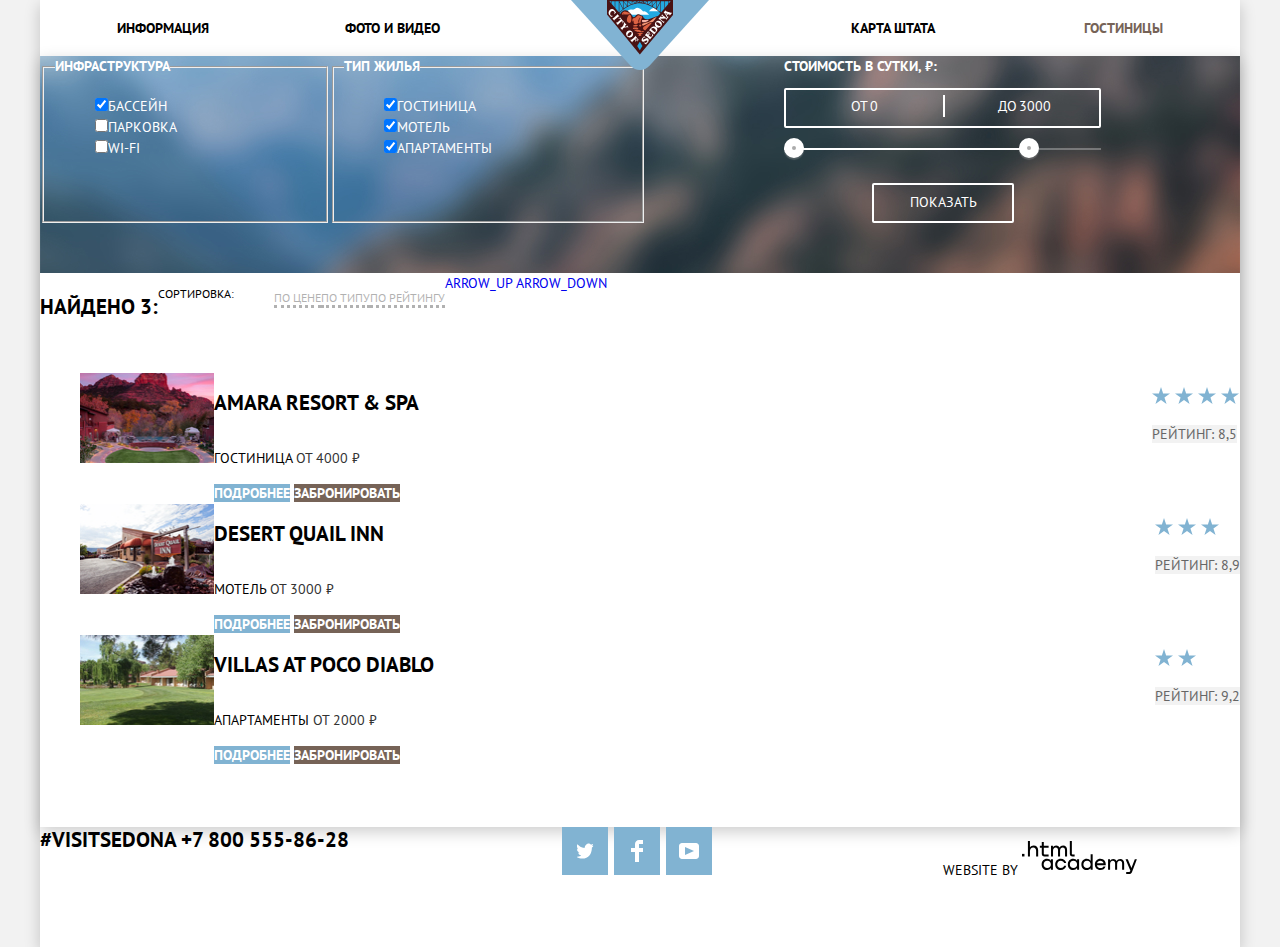
==== commit c994721d: "Сетка внутренней страницы" ====
--- a/hotels.html
+++ b/hotels.html
@@ -23,18 +23,17 @@
             <a class="main__header-logo" href="index.html"><img src="./img/logo.svg" width="138" height="70"
                   alt="логотип Седоны."></a>
             <ul class="site__navigation">
-               <li><a href="#">Информация</a></li>
-               <li><a href="#">Фото и видео</a></li>
-               <li><a href="#">Карта штата</a></li>
-               <li class="site__navigation-current"><a href="#">Гостиницы</a></li>
+               <li class="site__navigation-item"><a href="#">Информация</a></li>
+               <li class="site__navigation-item"><a href="#">Фото и видео</a></li>
+               <li class="site__navigation-item"><a href="#">Карта штата</a></li>
+               <li class="site__navigation-item"><a class="current" href="#">Гостиницы</a></li>
             </ul>
          </nav>
       </header>
 
       <main class="inner__container">
-         <h1 class="visually-hidden">Фильтр гостиниц</h1>
-         <div class="grid__container">
          <section class="filter">
+            <h1 class="visually-hidden">Фильтр гостиниц</h1>
             <form class="filter__form" method="get" action="https://echo.htmlacademy.ru" name="search_form">
                <fieldset>
                   <legend class="filter__title">Инфраструктура</legend>
@@ -68,19 +67,33 @@
                      </li>
                   </ul>
                </fieldset>
-               <div>
-                  <p class="filter__title">Стоимость в сутки, ₽:</p>
-                  <label><input type="text" name="min-price" value="0">от</label>
-                  <label><input type="text" name="max-price" value="3000">до</label>
-                  <div></div>
-                  <div></div>
+
+               <fieldset class="filter__price">
+                  <legend class="filter__title">Стоимость в сутки, ₽:</legend>
+
+                  <div class="range__prices">
+                     <label class="min-price">
+                        от<input type="number" name="min-price" value="0"></label>
+                     <label class="max-price">
+                        до<input type="number" name="max-price" value="3000"></label>
+                  </div>
+
+                  <div class="range__controls">
+                     <div class="scale">
+                        <div class="bar"></div>
+                     </div>
+                     <div class="toggle toggle-min"></div>
+                     <div class="toggle toggle-max"></div>
+                  </div>
+
                   <button type="submit" class="button filter__button">Показать</button>
-               </div>
+
+               </fieldset>
             </form>
          </section>
 
          <section class="sorting">
-            <h2>Сортировка гостиниц</h2>
+            <h2 class="visually-hidden">Сортировка гостиниц</h2>
             <p class="sorting__results">Найдено 3:</p>
             <p class="sorting__text">Сортировка:</p>
             <ul class="sorting__list">
@@ -102,70 +115,103 @@
          </section>
 
          <section class="hotels">
-            <h2>Результат сортировки</h2>
+            <h2 class="visually-hidden">Результат сортировки</h2>
             <ul class="hotels__list">
                <li class="hotels__item">
-                  <img src="./img/images/amara.jpg" width="135" height="90" alt="Hotel Amara">
-                  <h2 class="hotels__title"><a href="#">Amara Resort & Spa</a></h2>
-                  <p class="hotels__type">Гостиница</p>
-                  <span class="hotels__price">От 4000 ₽</span>
-                  <a class="hotel__button" href="#">Подробнее</a>
-                  <a class="button button__book" href="#">Забронировать</a>
-                  <span></span>
-                  <span class="hotels__rating">Рейтинг: 8,5</span>
-               </li>
+                  <img class="hotels__img
+                  " src="./img/images/amara.jpg" width="135" height="90" alt="Hotel Amara">
+                  <div class="hotels__descr">
+                     <h2 class="hotels__title"><a href="#">Amara Resort & Spa</a></h2>
+                     <p>Гостиница <span class="hotels__price">От 4000 ₽</span></p>
+                     <div class="btn__wrapper">
+                        <a class="hotel__button" href="#">Подробнее</a>
+                        <a class="button button__book" href="#">Забронировать</a>
+                     </div>
+                  </div>
+                  <div class="hotels__rating">
+                     <p>
+                        <img src="../img/icons/star.svg" width="19" height="17" alt="Звезда рейтинга.">
+                        <img src="../img/icons/star.svg" width="19" height="17" alt="Звезда рейтинга.">
+                        <img src="../img/icons/star.svg" width="19" height="17" alt="Звезда рейтинга.">
+                        <img src="../img/icons/star.svg" width="19" height="17" alt="Звезда рейтинга.">
+                     </p>
+                     <span class="hotels__score">Рейтинг: 8,5</span>
+                  </div>
+               </li>
+
                <li class="hotels__item">
-                  <img src="./img/images/desert.jpg" width="135" height="90" alt="Motel Desert">
-                  <h2 class="hotels__title"><a href="#">Desert Quail Inn</a></h2>
-                  <p class="hotels__type">Мотель</p>
-                  <span class="hotels__price">От 3000 ₽</span>
-                  <a class="hotel__button" href="#">Подробнее</a>
-                  <a class="button button__book" href="#">Забронировать</a>
-                  <span></span>
-                  <span class="hotels__rating">Рейтинг: 8,9</span>
-               </li>
+                  <img class="hotels__img
+                  " src="./img/images/desert.jpg" width="135" height="90" alt="Motel Desert">
+                  <div class="hotels__descr">
+                     <h2 class="hotels__title"><a href="#">Desert Quail Inn</a></h2>
+                     <p>Мотель <span class="hotels__price">От 3000 ₽</span></p>
+                     <div class="btn__wrapper">
+                        <a class="hotel__button" href="#">Подробнее</a>
+                        <a class="button button__book" href="#">Забронировать</a>
+                     </div>
+                  </div>
+                  <div class="hotels__rating">
+                     <p>
+                        <img src="../img/icons/star.svg" width="19" height="17" alt="Звезда рейтинга.">
+                        <img src="../img/icons/star.svg" width="19" height="17" alt="Звезда рейтинга.">
+                        <img src="../img/icons/star.svg" width="19" height="17" alt="Звезда рейтинга.">
+                     </p>
+                     <span class="hotels__score">Рейтинг: 8,9</span>
+                  </div>
+               </li>
+
                <li class="hotels__item">
-                  <img src="./img/images/villas.jpg" width="135" height="90" alt="Motel Desert">
-                  <h2 class="hotels__title"><a href="#">Villas at Poco Diablo</a></h2>
-                  <p class="hotels__type">Апартаменты</p>
-                  <span class="hotels__price">От 2000 ₽</span>
-                  <a class="hotel__button" href="#">Подробнее</a>
-                  <a class="button button__book" href="#">Забронировать</a>
-                  <span></span>
-                  <span class="hotels__rating">Рейтинг: 9,2</span>
-               </li>
-            </ul>
-         </section>
-      </div>
+                  <img class="hotels__img
+                  " src="./img/images/villas.jpg" width="135" height="90" alt="Villas at Poco Diablo">
+                  <div class="hotels__descr">
+                     <h2 class="hotels__title"><a href="#">Villas at Poco Diablo</a></h2>
+                     <p>Апартаменты <span class="hotels__price">От 2000 ₽</span></p>
+                     <div class="btn__wrapper">
+                        <a class="hotel__button" href="#">Подробнее</a>
+                        <a class="button button__book" href="#">Забронировать</a>
+                     </div>
+                  </div>
+                  <div class="hotels__rating">
+                     <p>
+                        <img src="../img/icons/star.svg" width="19" height="17" alt="Звезда рейтинга.">
+                        <img src="../img/icons/star.svg" width="19" height="17" alt="Звезда рейтинга.">
+                     </p>
+                     <span class="hotels__score">Рейтинг: 9,2</span>
+                  </div>
+               </li>
+
+            </ul>
+         </section>
+
       </main>
 
       <footer class="main__footer">
          <section class="footer__contacts">
-            <h2>Контакты</h2>
+            <h2 class="visually-hidden">Контакты</h2>
             <a class="footer__hashtag" href="#">#visitSEDONA</a>
             <a class="footer__phone" href="tel:+78005558628">+7 800 555-86-28</a>
          </section>
 
          <section class="footer__social">
-            <h2>Социальные сети</h2>
+            <h2 class="visually-hidden">Социальные сети</h2>
             <ul class="social__list">
                <li class="social__item social__item-tw">
                   <a href="#"></a>
-                  <p>Twitter</p>
+                  <p class="visually-hidden">Twitter</p>
                </li>
                <li class="social__item social__item-fb">
                   <a href="#"></a>
-                  <p>Facebook</p>
+                  <p class="visually-hidden">Facebook</p>
                </li>
                <li class="social__item social__item-yt">
                   <a href="#"></a>
-                  <p>Youtube</p>
+                  <p class="visually-hidden">Youtube</p>
                </li>
             </ul>
          </section>
 
          <section class="footer__copyright">
-            <h2>Сайт сделан</h2>
+            <h2 class="visually-hidden">Сайт сделан</h2>
             <p>
                Website by
                <a class="button__copyright" href="https://htmlacademy.ru">
--- a/css/style.css
+++ b/css/style.css
@@ -16,6 +16,8 @@
    --brown-active: #503e33;
    --brown-hover: #604e43;
    --opacity-color: rgba(255, 255, 255, 0.3);
+   --toggle-color: #ababab;
+   --toggle-shadow: rgba(171, 171, 171, 0.3);
 
    --basic-light-grey: #a9a9a9;
 }
@@ -30,6 +32,19 @@
    color: var(--basic-black);
    text-transform: uppercase;
    background-color: var(--basic-background);
+}
+
+.visually-hidden {
+   position: absolute;
+   width: 1px;
+   height: 1px;
+   margin: -1px;
+   border: 0;
+   padding: 0;
+   white-space: nowrap;
+   clip-path: inset(100%);
+   clip: rect(0 0 0 0);
+   overflow: hidden;
 }
 
 a {
@@ -46,6 +61,7 @@
    width: 1200px;
    margin: 0 auto;
    background-color: var(--basic-white);
+   box-shadow: 0px 5px 15px rgba(0, 1, 1, 0.2);
 }
 
 .site__navigation,
@@ -73,23 +89,56 @@
 
 /*меню*/
 .main__navigation {
-   display: grid;
-   font-size: 14px;
+   display: flex;
+   flex: wrap;
+   min-height: 56px;
    line-height: 26px;
    font-weight: 700;
    background-color: transparent;
+   position: relative;
 }
 
 .main__header-logo {
-   justify-self: center;
+   position: absolute;
+   width: 138px;
+   left: 531px;
 }
 
 .site__navigation {
-   margin: 0;
-   padding: 0 10px;
+   display: flex;
+   flex-wrap: wrap;
+   min-height: inherit;
+   margin: 0;
+   padding: 0;
+   align-items: center;
+}
+
+.site__navigation-item {
+   width: 300px;
+}
+
+.site__navigation li:nth-child(1),
+.site__navigation li:nth-child(2) {
+   text-align: left;
+}
+
+.site__navigation li:nth-child(3),
+.site__navigation li:nth-child(4) {
+   text-align: right;
+}
+
+.site__navigation-item:first-child a {
+   margin-left: 72px;
+}
+
+.site__navigation-item:last-child a {
+   margin-right: 72px;
 }
 
 .site__navigation a {
+   display: inline-block;
+   vertical-align: middle;
+   padding: 15px 5px;
    color: var(--basic-black);
 }
 
@@ -106,14 +155,25 @@
    color: var(--basic-brown);
 }
 
-.site__navigation-current {
+.site__navigation a.current {
    color: var(--basic-brown);
 }
 
-/*welcome* будет flex*/
+/*Блок Welcome с картинкой*/
+.description {
+   min-height: 725px;
+   display: flex;
+   flex-direction: column;
+   justify-content: space-between;
+}
+
 .welcome {
-   height: 509px;
-   background: url(../img/images/sedona.jpg) center center/cover no-repeat;
+   height: 510px;
+   background-image: url(../img/images/welcome_sedona.svg), url(../img/images/polygon.svg),
+      url(../img/images/sedona.jpg);
+   background-repeat: no-repeat;
+   background-position: center, bottom, center;
+   margin-bottom: 10px;
 }
 
 .description h1 {
@@ -121,30 +181,28 @@
    font-weight: 700;
    line-height: 26px;
    text-align: center;
+   margin-left: 365px;
+   margin-right: 365px;
 }
 
 .description p {
    font-size: 14px;
    line-height: 26px;
    text-align: center;
-}
-
-/* Features */
+   margin-bottom: 51px;
+}
+
+/* Блок с преимуществами */
 .features {
+   min-height: 1098px;
    margin-bottom: 58px;
-   min-height: 1098px;
-}
-
-.features__list,
-.reasons__list {
-   margin: 0;
-   padding: 0;
 }
 
 .features__list {
    display: grid;
    grid-template-columns: 1fr 1fr 1fr;
-   grid-template-rows: 256px 330px 256px 256px;
+   margin: 0;
+   padding: 0;
 }
 
 .features h3 {
@@ -164,6 +222,7 @@
 .features__item-first {
    grid-column: 1/-1;
    display: flex;
+   min-height: 256px;
    background-color: var(--basic-blue);
    color: var(--basic-white);
 }
@@ -176,18 +235,27 @@
    background-color: var(--grey-background);
 }
 
+.features__item {
+   grid-column: 1/-1;
+}
+
 .reasons__list {
-   grid-column: 1/-1;
-   display: flex;
-   justify-content: space-around;
+   display: flex;
+   min-height: 330px;
+   justify-content: center;
+   align-items: center;
+   margin: 0;
+   padding: 0;
 }
 
 .reasons__item {
    text-align: center;
 }
 
-.reasons__item img {
-   justify-self: center;
+.features__item-second {
+   display: flex;
+   flex-direction: column;
+   min-height: 256px;
 }
 
 .features__item-second p,
@@ -196,11 +264,20 @@
 }
 
 /* Бронирование Flex */
+.booking {
+   min-height: 233px;
+   display: flex;
+   flex-direction: column;
+   justify-content: space-between;
+}
+
 .booking h3 {
    font-weight: 700;
    font-size: 30px;
    line-height: 24px;
    text-align: center;
+   padding: 0;
+   margin: 0;
 }
 
 .booking p {
@@ -343,38 +420,25 @@
    fill: var(--grey-active);
 }
 
-/* стили второй страницы */
+/* стили hotels.html */
 /*фильтр*/
 
-.inner__container {
-   outline: 5px solid rgba(255, 0, 0, 0.7);
-   outline-offset: -5px;
-}
-
-.grid__container {
-   display: grid;
-   grid-template-rows: 217px 86px 1fr;
-}
-
 .filter {
-   outline: 5px solid rgba(0, 255, 0, 0.7);
-   outline-offset: -5px;
-   width: 1200px;
    min-height: 217px;
    background: url(../img/images/background_filter.jpg) center center/cover no-repeat;
 }
 
 .filter__form {
-   display: flex;
+   display: grid;
+}
+
+.filter__price {
+   grid-column: 4/5;
 }
 
 .filter__list {
    line-height: 21px;
 }
-
-/* .filter fieldset {
-   border: 0 none;
-} */
 
 .filter__title {
    font-weight: 700;
@@ -386,10 +450,107 @@
    font-size: 14px;
    font-weight: 400;
 }
+
+/*сложный фильтр*/
+.filter__price {
+   width: 317px;
+   margin: 0;
+   padding: 0;
+   border: none;
+}
+
+.range__prices {
+   position: relative;
+   height: 36px;
+   margin-top: 11px;
+   margin-bottom: 20px;
+   font-size: 0;
+   border: 2px solid var(--basic-white);
+   border-radius: 2px;
+}
+
+.range__prices::after {
+   content: "";
+   position: absolute;
+   top: 15%;
+   left: 50%;
+   width: 2px;
+   height: 22px;
+   background: var(--basic-white);
+}
+
+.range__prices label {
+   display: inline-block;
+   margin-top: 6px;
+   color: var(--basic-white);
+   font-size: 14px;
+   line-height: 21px;
+   cursor: pointer;
+}
+
+.range__prices input {
+   width: 50px;
+   margin: 0;
+   color: inherit;
+   font: inherit;
+   background: none;
+   border: none;
+   line-height: 1;
+}
+
+.range__prices .min-price {
+   width: 90px;
+   padding-left: 65px;
+}
+
+.range__prices .max-price {
+   width: 90px;
+   padding-left: 57px;
+}
+
+.range__controls {
+   position: relative;
+   margin-bottom: 33px;
+}
+
+.range__controls .scale {
+   height: 2px;
+   background: var(--opacity-color);
+   margin-top: 20px;
+}
+
+.range__controls .bar {
+   width: 79%;
+   height: 2px;
+   background: var(--basic-white);
+}
+
+.range__controls .toggle {
+   position: absolute;
+   top: -10px;
+   left: 0;
+   width: 4px;
+   height: 4px;
+   padding: 0;
+   border: 8px solid var(--basic-white);
+   background-color: var(--toggle-color);
+   border-radius: 50%;
+   box-shadow: 0 2px 1px 0 var(--toggle-shadow);
+   cursor: pointer;
+}
+
+.range__controls .toggle-max {
+   left: 235px;
+}
+
 .filter__button {
+   display: block;
+   margin: 0 auto;
+   padding: 7px 35px 8px 36px;
    border: 2px solid var(--basic-white);
    background: transparent;
    border-radius: 2px;
+   cursor: pointer;
 }
 
 .filter__button:hover {
@@ -399,8 +560,7 @@
 
 /* Сортировка */
 .sorting {
-   outline: 5px solid rgba(0, 255, 255, 0.7);
-   outline-offset: -5px;
+   min-height: 86px;
    display: flex;
 }
 
@@ -414,6 +574,11 @@
    font-size: 12px;
    line-height: 18px;
 }
+
+.sorting__list {
+   display: flex;
+}
+
 .sorting__link {
    color: var(--basic-black);
    opacity: 0.3;
@@ -442,9 +607,27 @@
 
 /* список отелей */
 .hotels {
-   outline: 5px solid rgba(255, 0, 255, 0.7);
-   outline-offset: -5px;
-   display: flex;
+   min-height: 454px;
+}
+
+.hotels__item {
+   display: grid;
+   grid-template-columns: repeat(8, 1fr);
+}
+
+.hotels__img {
+   width: 135px;
+   height: 90px;
+}
+
+.hotels__descr {
+   grid-column: 2 / 4;
+   display: flex;
+   flex-direction: column;
+}
+
+.hotels__rating {
+   grid-column: -1;
 }
 
 .hotels__title a {
@@ -496,7 +679,7 @@
    vertical-align: baseline;
 }
 
-.hotels__rating {
+.hotels__score {
    background-color: var(--basic-background);
    text-align: center;
    color: var(--grey-rating);
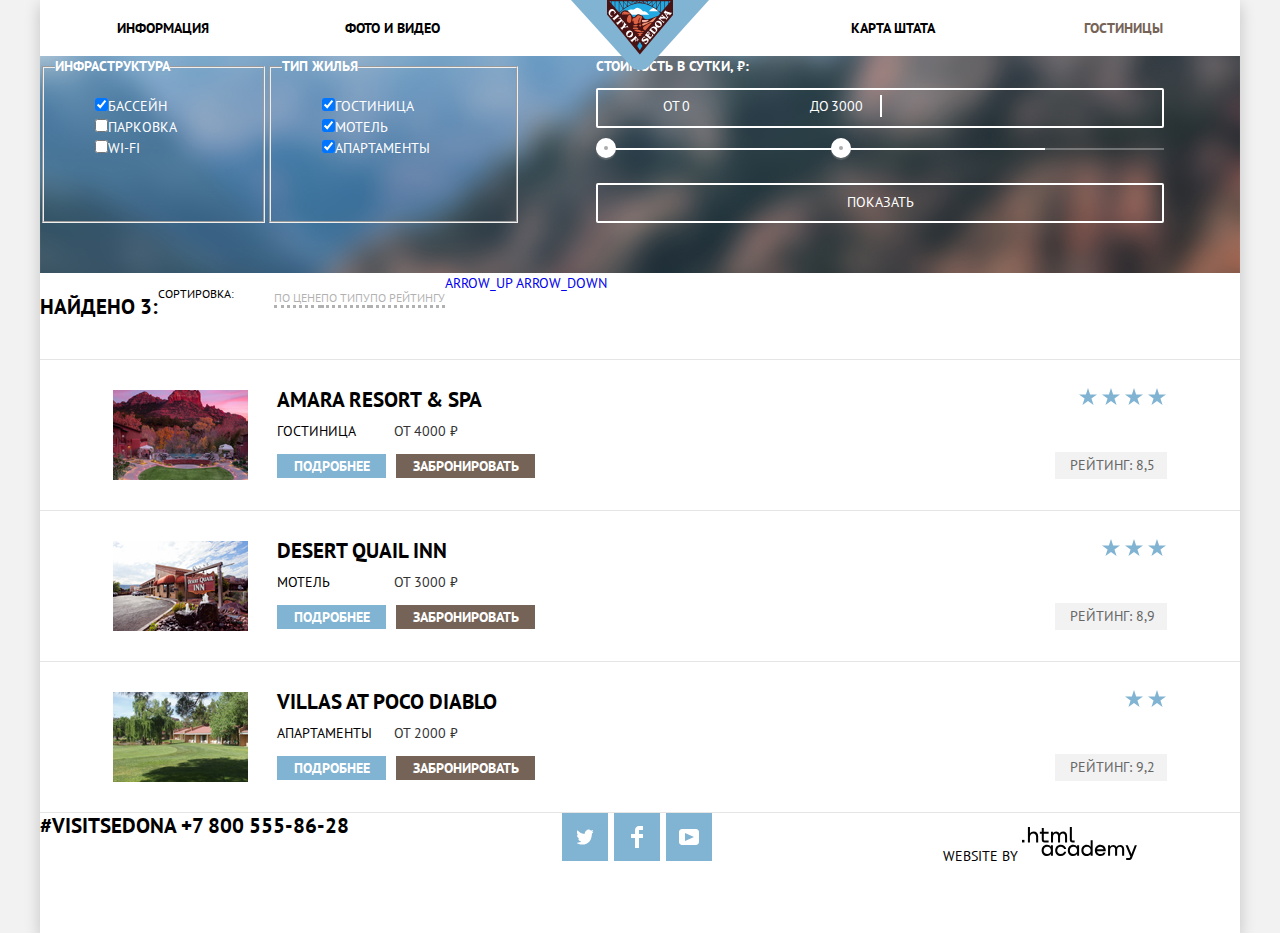
==== commit ae3353f7: "Декоративные элементы на главной странице" ====
--- a/hotels.html
+++ b/hotels.html
@@ -130,10 +130,10 @@
                   </div>
                   <div class="hotels__rating">
                      <p>
-                        <img src="../img/icons/star.svg" width="19" height="17" alt="Звезда рейтинга.">
-                        <img src="../img/icons/star.svg" width="19" height="17" alt="Звезда рейтинга.">
-                        <img src="../img/icons/star.svg" width="19" height="17" alt="Звезда рейтинга.">
-                        <img src="../img/icons/star.svg" width="19" height="17" alt="Звезда рейтинга.">
+                        <img src="./img/icons/star.svg" width="19" height="17" alt="Звезда рейтинга.">
+                        <img src="./img/icons/star.svg" width="19" height="17" alt="Звезда рейтинга.">
+                        <img src="./img/icons/star.svg" width="19" height="17" alt="Звезда рейтинга.">
+                        <img src="./img/icons/star.svg" width="19" height="17" alt="Звезда рейтинга.">
                      </p>
                      <span class="hotels__score">Рейтинг: 8,5</span>
                   </div>
@@ -152,9 +152,9 @@
                   </div>
                   <div class="hotels__rating">
                      <p>
-                        <img src="../img/icons/star.svg" width="19" height="17" alt="Звезда рейтинга.">
-                        <img src="../img/icons/star.svg" width="19" height="17" alt="Звезда рейтинга.">
-                        <img src="../img/icons/star.svg" width="19" height="17" alt="Звезда рейтинга.">
+                        <img src="./img/icons/star.svg" width="19" height="17" alt="Звезда рейтинга.">
+                        <img src="./img/icons/star.svg" width="19" height="17" alt="Звезда рейтинга.">
+                        <img src="./img/icons/star.svg" width="19" height="17" alt="Звезда рейтинга.">
                      </p>
                      <span class="hotels__score">Рейтинг: 8,9</span>
                   </div>
@@ -173,8 +173,8 @@
                   </div>
                   <div class="hotels__rating">
                      <p>
-                        <img src="../img/icons/star.svg" width="19" height="17" alt="Звезда рейтинга.">
-                        <img src="../img/icons/star.svg" width="19" height="17" alt="Звезда рейтинга.">
+                        <img src="./img/icons/star.svg" width="19" height="17" alt="Звезда рейтинга.">
+                        <img src="./img/icons/star.svg" width="19" height="17" alt="Звезда рейтинга.">
                      </p>
                      <span class="hotels__score">Рейтинг: 9,2</span>
                   </div>
--- a/css/style.css
+++ b/css/style.css
@@ -1,5 +1,6 @@
 :root {
    --basic-black: #000000;
+   --basic-shadow: rgba(0, 1, 1, 0.2);
    --basic-dark: #333333;
    --basic-white: #ffffff;
    --basic-background: #f2f2f2;
@@ -18,8 +19,7 @@
    --opacity-color: rgba(255, 255, 255, 0.3);
    --toggle-color: #ababab;
    --toggle-shadow: rgba(171, 171, 171, 0.3);
-
-   --basic-light-grey: #a9a9a9;
+   --border-grey: #e5e5e5;
 }
 
 .page__body {
@@ -56,22 +56,17 @@
    height: auto;
 }
 
-.main__container,
+.main__container {
+   width: 1200px;
+   margin: 0 auto;
+   background-color: var(--basic-white);
+   box-shadow: 0px 5px 15px var(--basic-shadow);
+}
+
 .inner__container {
    width: 1200px;
    margin: 0 auto;
    background-color: var(--basic-white);
-   box-shadow: 0px 5px 15px rgba(0, 1, 1, 0.2);
-}
-
-.site__navigation,
-.features__list,
-.reasons__list,
-.social__list,
-.filter__list,
-.sorting__list,
-.hotels__list {
-   list-style: none;
 }
 
 /*grid*/
@@ -111,6 +106,7 @@
    margin: 0;
    padding: 0;
    align-items: center;
+   list-style: none;
 }
 
 .site__navigation-item {
@@ -186,7 +182,6 @@
 }
 
 .description p {
-   font-size: 14px;
    line-height: 26px;
    text-align: center;
    margin-bottom: 51px;
@@ -198,25 +193,22 @@
    margin-bottom: 58px;
 }
 
+.features h3 {
+   font-weight: 700;
+   font-size: 21px;
+   text-align: center;
+}
+
+.features p {
+   text-align: center;
+}
+
 .features__list {
    display: grid;
    grid-template-columns: 1fr 1fr 1fr;
-   margin: 0;
-   padding: 0;
-}
-
-.features h3 {
-   font-weight: 700;
-   font-size: 21px;
-   line-height: 21px;
-   text-align: center;
-}
-
-.features p {
-   font-weight: 400;
-   font-size: 14px;
-   line-height: 21px;
-   text-align: center;
+   list-style: none;
+   margin: 0;
+   padding: 0;
 }
 
 .features__item-first {
@@ -227,6 +219,29 @@
    color: var(--basic-white);
 }
 
+.features__item-city,
+.features__item-bridge {
+   display: flex;
+   flex-direction: column;
+   width: 400px;
+   justify-content: center;
+}
+
+.features__item-city h3 {
+   margin: 0 139px;
+}
+
+.features__item-city p,
+.features__item-bridge p {
+   margin-top: 23px;
+   margin-bottom: 0;
+   padding: 0 40px;
+}
+
+.features__item-bridge h3 {
+   margin: 0 120px;
+}
+
 .features__item-first img {
    display: block;
 }
@@ -235,6 +250,10 @@
    background-color: var(--grey-background);
 }
 
+.features__pic-2 {
+   order: -1;
+}
+
 .features__item {
    grid-column: 1/-1;
 }
@@ -242,20 +261,50 @@
 .reasons__list {
    display: flex;
    min-height: 330px;
-   justify-content: center;
    align-items: center;
+   list-style: none;
    margin: 0;
    padding: 0;
 }
 
 .reasons__item {
-   text-align: center;
+   display: flex;
+   flex-direction: column;
+   width: 400px;
+   text-align: center;
+}
+
+.reasons__item img {
+   display: block;
+   margin-left: 162px;
+   margin-bottom: 5px;
+}
+
+.reasons__item h3 {
+   margin-bottom: 11px;
+}
+
+.reasons__item p {
+   width: 300px;
+   margin-right: auto;
+   margin-left: auto;
 }
 
 .features__item-second {
-   display: flex;
-   flex-direction: column;
+   width: 400px;
    min-height: 256px;
+}
+
+.features__item-second h3 {
+   width: 150px;
+   margin-top: 47px;
+   margin-left: 130px;
+}
+
+.features__item-second p {
+   width: 270px;
+   margin-top: 22px;
+   margin-left: 70px;
 }
 
 .features__item-second p,
@@ -268,7 +317,7 @@
    min-height: 233px;
    display: flex;
    flex-direction: column;
-   justify-content: space-between;
+   align-items: center;
 }
 
 .booking h3 {
@@ -281,14 +330,21 @@
 }
 
 .booking p {
-   font-weight: 400;
-   font-size: 14px;
+   width: 500px;
+   margin-top: 25px;
    line-height: 24px;
    text-align: center;
    color: var(--basic-dark);
 }
 
+.booking a {
+   font-weight: 700;
+}
+
 .button {
+   width: 568px;
+   margin-top: 32px;
+   padding: 30px 0;
    font: inherit;
    text-align: center;
    color: var(--basic-white);
@@ -305,6 +361,7 @@
    background-color: var(--brown-active);
    color: var(--opacity-color);
 }
+
 /* Footer */
 
 .main__footer {
@@ -346,6 +403,7 @@
    flex-wrap: wrap;
    justify-content: center;
    align-content: center;
+   list-style: none;
    padding: 0;
    margin: 0;
 }
@@ -437,18 +495,16 @@
 }
 
 .filter__list {
-   line-height: 21px;
+   list-style: none;
 }
 
 .filter__title {
    font-weight: 700;
-   line-height: 21px;
+
    color: var(--basic-white);
 }
 .filter__option {
    color: var(--basic-white);
-   font-size: 14px;
-   font-weight: 400;
 }
 
 /*сложный фильтр*/
@@ -484,7 +540,6 @@
    margin-top: 6px;
    color: var(--basic-white);
    font-size: 14px;
-   line-height: 21px;
    cursor: pointer;
 }
 
@@ -570,19 +625,18 @@
    line-height: 26px;
 }
 .sorting__text {
-   font-weight: 400;
    font-size: 12px;
    line-height: 18px;
 }
 
 .sorting__list {
+   list-style: none;
    display: flex;
 }
 
 .sorting__link {
    color: var(--basic-black);
    opacity: 0.3;
-   font-weight: 400;
    font-size: 12px;
    line-height: 18px;
    border-bottom: dotted;
@@ -610,27 +664,41 @@
    min-height: 454px;
 }
 
+.hotels__list {
+   list-style: none;
+   margin: 0;
+   padding: 0;
+}
+
 .hotels__item {
+   min-height: 150px;
    display: grid;
-   grid-template-columns: repeat(8, 1fr);
-}
-
-.hotels__img {
+   grid-template-columns: 208px repeat(7, 1fr);
+   gap: 29px;
+   border-bottom: 1px solid var(--border-grey);
+}
+
+.hotels__item:first-child {
+   border-top: 1px solid var(--border-grey);
+}
+
+.hotels__item .hotels__img {
    width: 135px;
    height: 90px;
+   margin-top: 30px;
+   margin-right: 30px;
+   margin-left: 73px;
 }
 
 .hotels__descr {
-   grid-column: 2 / 4;
+   grid-column: 2 / 6;
    display: flex;
    flex-direction: column;
 }
 
-.hotels__rating {
-   grid-column: -1;
-}
-
 .hotels__title a {
+   display: inline-block;
+   margin-top: 10px;
    font-weight: 700;
    font-size: 21px;
    line-height: 26px;
@@ -647,20 +715,23 @@
    opacity: 0.3;
 }
 
+.hotels__descr p {
+   margin-top: -10px;
+   display: flex;
+   justify-content: space-between;
+   width: 181px;
+}
+
 .hotels__type,
 .hotels__price {
    color: var(--basic-dark);
-   font-weight: 400;
-   font-size: 14px;
-   line-height: 21px;
 }
 
 .hotel__button {
    color: var(--basic-white);
    background-color: var(--basic-blue);
    font-weight: 700;
-   font-size: 14px;
-   line-height: 21px;
+   padding: 3px 16px 3px 17px;
 }
 
 .hotel__button:hover {
@@ -674,13 +745,25 @@
 
 .button__book {
    font-weight: 700;
-   font-size: 14px;
-   line-height: 21px;
+   padding: 3px 16px 3px 17px;
+   margin-left: 6px;
    vertical-align: baseline;
+}
+
+.hotels__rating {
+   grid-column: -1;
+   margin-right: 73px;
+   margin-left: auto;
+   display: flex;
+   flex-direction: column;
+   justify-content: space-around;
+   align-items: flex-end;
 }
 
 .hotels__score {
    background-color: var(--basic-background);
    text-align: center;
    color: var(--grey-rating);
-}
+   padding: 3px 12px 3px 15px;
+   margin-bottom: 18px;
+}
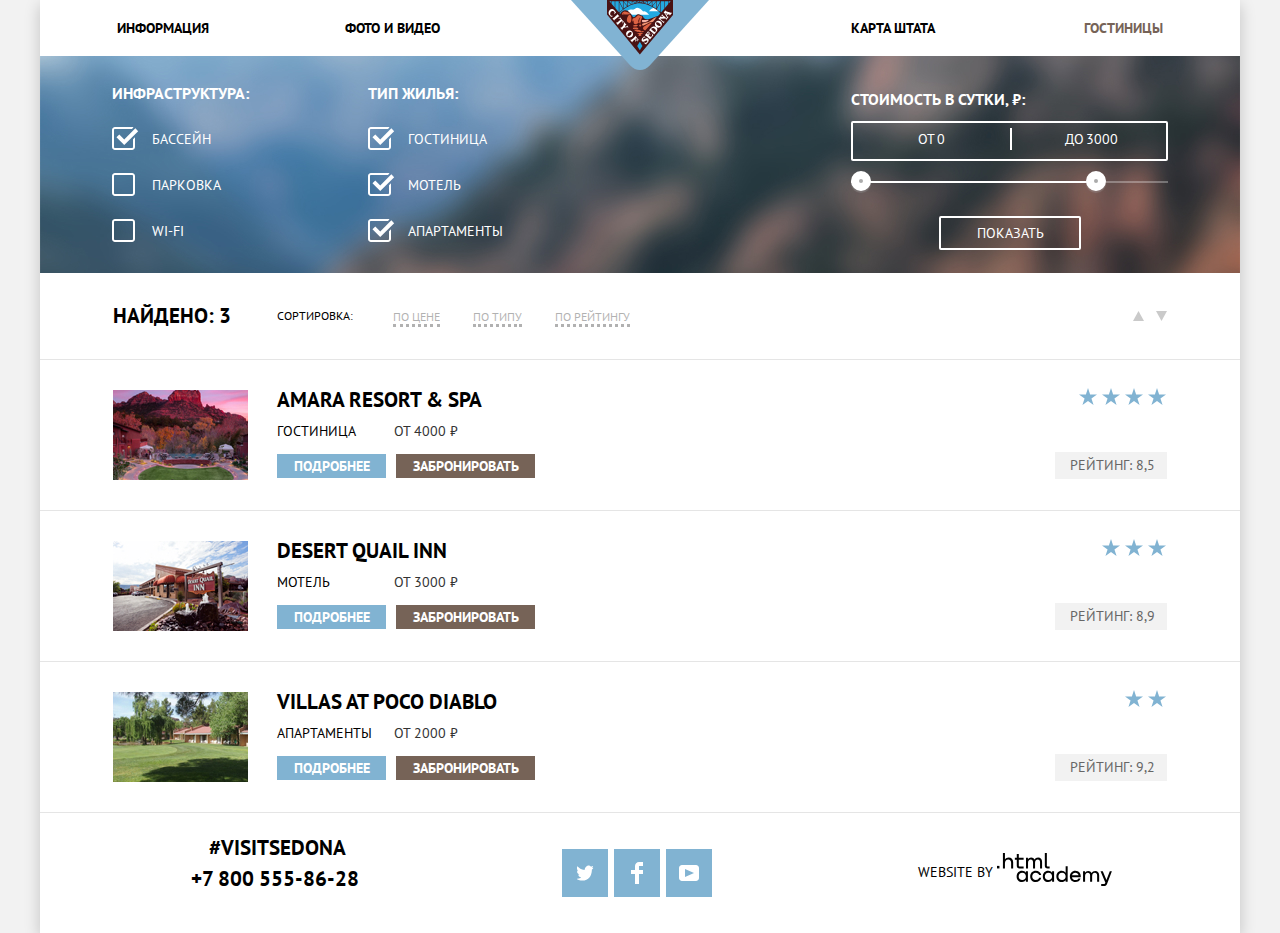
==== commit fb6781ab: "Декоративные элементы на главной странице" ====
--- a/hotels.html
+++ b/hotels.html
@@ -35,35 +35,43 @@
          <section class="filter">
             <h1 class="visually-hidden">Фильтр гостиниц</h1>
             <form class="filter__form" method="get" action="https://echo.htmlacademy.ru" name="search_form">
-               <fieldset>
-                  <legend class="filter__title">Инфраструктура</legend>
+               <fieldset class="filter__infra">
+                  <legend class="filter__title">Инфраструктура:</legend>
                   <ul class="filter__list">
                      <li class="filter__option">
-                        <label><input type="checkbox" name="swimingpool" checked>Бассейн</label>
-                     </li>
-                     <li class="filter__option">
-                        <label><input type="checkbox" name="parking">Парковка</label>
-                     </li>
-                     <li class="filter__option">
-                        <label><input type="checkbox" name="wifi">Wi-Fi</label>
+                        <input class="visually-hidden filter__input-checkbox" type="checkbox" name="swimingpool"
+                           id="pool" checked>
+                        <label for="pool">Бассейн</label>
+                     </li>
+                     <li class="filter__option">
+                        <input class="visually-hidden filter__input-checkbox" type="checkbox" name="parking"
+                           id="parking">
+                        <label for="parking">Парковка</label>
+                     </li>
+                     <li class="filter__option">
+                        <input class="visually-hidden filter__input-checkbox" type="checkbox" name="wifi" id="wifi">
+                        <label for="wifi">Wi-Fi</label>
                      </li>
                   </ul>
                </fieldset>
 
-               <fieldset>
-                  <legend class="filter__title">Тип жилья</legend>
+               <fieldset class="filter__housing">
+                  <legend class="filter__title">Тип жилья:</legend>
                   <ul class="filter__list">
                      <li class="filter__option">
-                        <label><input class="filter__input-checkbox filter__input" type="checkbox" name="hotel"
-                              checked>Гостиница</label>
-                     </li>
-                     <li class="filter__option">
-                        <label><input class="filter__input-checkbox filter__input" type="checkbox" name="motel"
-                              checked>Мотель</label>
-                     </li>
-                     <li class="filter__option">
-                        <label><input class="filter__input-checkbox filter__input" type="checkbox" name="apartment"
-                              checked>Апартаменты</label>
+                        <input class="visually-hidden filter__input-checkbox filter__input" type="checkbox" name="hotel"
+                           id="hotel" checked>
+                        <label for="hotel">Гостиница</label>
+                     </li>
+                     <li class="filter__option">
+                        <input class="visually-hidden filter__input-checkbox filter__input" type="checkbox" name="motel"
+                           id="motel" checked>
+                        <label for="motel">Мотель</label>
+                     </li>
+                     <li class="filter__option">
+                        <input class="visually-hidden filter__input-checkbox filter__input" type="checkbox"
+                           name="apartment" id="apartment" checked>
+                        <label for="apartment">Апартаменты</label>
                      </li>
                   </ul>
                </fieldset>
@@ -86,7 +94,7 @@
                      <div class="toggle toggle-max"></div>
                   </div>
 
-                  <button type="submit" class="button filter__button">Показать</button>
+                  <button type="submit" class="filter__button">Показать</button>
 
                </fieldset>
             </form>
@@ -94,7 +102,7 @@
 
          <section class="sorting">
             <h2 class="visually-hidden">Сортировка гостиниц</h2>
-            <p class="sorting__results">Найдено 3:</p>
+            <p class="sorting__results">Найдено: 3</p>
             <p class="sorting__text">Сортировка:</p>
             <ul class="sorting__list">
                <li>
@@ -108,8 +116,16 @@
                </li>
             </ul>
             <div class="sorting__arrows">
-               <a class="arrow_up" href="#">Arrow_Up</a>
-               <a class="arrow_down" href="#">Arrow_down</a>
+               <a class="arrow_up" href="#">
+                  <svg width="11" height="10" viewBox="0 0 11 10" fill="none" xmlns="http://www.w3.org/2000/svg">
+                     <path d="M5.5 0L0 10H11L5.5 0Z" fill="#CACACA" />
+                  </svg>
+               </a>
+               <a class="arrow_downz" href="#">
+                  <svg width="11" height="10" viewBox="0 0 11 10" fill="none" xmlns="http://www.w3.org/2000/svg">
+                     <path d="M5.5 10L0 0H11" fill="#CACACA" />
+                  </svg>
+               </a>
             </div>
 
          </section>
--- a/css/style.css
+++ b/css/style.css
@@ -17,6 +17,7 @@
    --brown-active: #503e33;
    --brown-hover: #604e43;
    --opacity-color: rgba(255, 255, 255, 0.3);
+   --opacity-footer: rgba(255, 255, 255, 0.9);
    --toggle-color: #ababab;
    --toggle-shadow: rgba(171, 171, 171, 0.3);
    --border-grey: #e5e5e5;
@@ -49,6 +50,7 @@
 
 a {
    text-decoration: none;
+   color: inherit;
 }
 
 img {
@@ -314,7 +316,7 @@
 
 /* Бронирование Flex */
 .booking {
-   min-height: 233px;
+   /* min-height: 233px; */
    display: flex;
    flex-direction: column;
    align-items: center;
@@ -346,6 +348,8 @@
    margin-top: 32px;
    padding: 30px 0;
    font: inherit;
+   font-size: 21px;
+   line-height: 26px;
    text-align: center;
    color: var(--basic-white);
    vertical-align: middle;
@@ -362,35 +366,44 @@
    color: var(--opacity-color);
 }
 
+.map iframe {
+   position: absolute;
+}
+
 /* Footer */
 
 .main__footer {
    min-height: 120px;
    display: grid;
    grid-template-columns: 1fr 1fr 1fr;
-}
-
-.footer__flex {
-   display: flex;
+   align-items: center;
+}
+
+.main__footer.index {
+   position: relative;
+   z-index: 20;
+   background-color: var(--opacity-footer);
+   margin-top: -120px;
+}
+
+.footer__contacts {
+   display: flex;
+   flex-direction: column;
    flex-wrap: wrap;
-   justify-content: center;
    align-items: center;
-}
-
-.footer__phone,
-.footer__hashtag {
-   color: inherit;
-}
-
-.footer__contacts {
    font-weight: 700;
    font-size: 21px;
    line-height: 26px;
 }
 
 .footer__hashtag {
-   margin: 0;
-   margin-left: 0;
+   margin-left: 75px;
+}
+
+.footer__phone {
+   margin-top: 5px;
+   margin-left: 70px;
+   margin-bottom: 20px;
 }
 
 .footer__contacts a:hover,
@@ -402,7 +415,6 @@
    display: flex;
    flex-wrap: wrap;
    justify-content: center;
-   align-content: center;
    list-style: none;
    padding: 0;
    margin: 0;
@@ -462,12 +474,16 @@
    opacity: 0.3;
 }
 
+.footer__copyright {
+   display: flex;
+   justify-content: center;
+   align-items: center;
+}
+
 .button__copyright {
-}
-
-.footer__copyright p {
-   line-height: 26px;
-   text-align: center;
+   vertical-align: middle;
+   text-align: center;
+   margin-right: 50px;
 }
 
 .button__copyright:hover path {
@@ -488,31 +504,82 @@
 
 .filter__form {
    display: grid;
+   align-items: center;
 }
 
 .filter__price {
    grid-column: 4/5;
 }
 
-.filter__list {
+.filter__list .filter__option {
    list-style: none;
+   margin: 0;
+   padding: 0;
+   margin-top: 25px;
+}
+
+.filter fieldset {
+   border: none;
 }
 
 .filter__title {
    font-weight: 700;
-
+   font-size: 16px;
    color: var(--basic-white);
+   padding-top: 27px;
 }
 .filter__option {
    color: var(--basic-white);
+}
+
+.filter__infra {
+   margin-left: 72px;
+   padding: 0;
+   position: relative;
+}
+
+.filter__housing {
+   padding: 0;
+}
+
+.filter__option label {
+   position: relative;
+   display: block;
+   cursor: pointer;
+   user-select: none;
+}
+
+.filter__input-checkbox + label::before {
+   content: "";
+   position: absolute;
+   margin-left: -40px;
+   transform: translateY(-2px);
+   width: 23px;
+   height: 23px;
+   background-image: url("../img/icons/checkbox-off.svg");
+}
+
+.filter__input-checkbox:checked + label::before {
+   width: 27px;
+   background-image: url("../img/icons/checkbox-on.svg");
+}
+
+.filter__input-checkbox:disabled + label::before {
+   background-image: url("../img/icons/checkbox-on-disabled.svg");
+}
+
+.filter__input-checkbox:checked:disabled + label::before {
+   width: 27px;
+   background-image: url("../img/icons/checkbox-off-disabled.svg");
 }
 
 /*сложный фильтр*/
 .filter__price {
    width: 317px;
-   margin: 0;
    padding: 0;
    border: none;
+   margin-right: 72px;
+   margin-left: auto;
 }
 
 .range__prices {
@@ -601,8 +668,13 @@
 .filter__button {
    display: block;
    margin: 0 auto;
-   padding: 7px 35px 8px 36px;
+   padding: 5px 35px 4px 36px;
    border: 2px solid var(--basic-white);
+   font: inherit;
+   text-align: center;
+   color: var(--basic-white);
+   vertical-align: middle;
+   text-transform: uppercase;
    background: transparent;
    border-radius: 2px;
    cursor: pointer;
@@ -617,16 +689,19 @@
 .sorting {
    min-height: 86px;
    display: flex;
+   align-items: center;
 }
 
 .sorting__results {
    font-weight: 700;
    font-size: 21px;
    line-height: 26px;
+   margin-left: 73px;
 }
 .sorting__text {
    font-size: 12px;
    line-height: 18px;
+   margin-left: 46px;
 }
 
 .sorting__list {
@@ -635,6 +710,7 @@
 }
 
 .sorting__link {
+   margin-right: 33px;
    color: var(--basic-black);
    opacity: 0.3;
    font-size: 12px;
@@ -657,6 +733,29 @@
    color: var(--basic-black);
    opacity: 1;
    border-bottom: none;
+}
+
+.sorting__arrows {
+   margin-left: auto;
+   margin-right: 73px;
+}
+
+.arrow_up {
+   margin-right: 8px;
+}
+
+.arrow_down.active path {
+   fill: var(--basic-blue);
+}
+
+.arrow_up:hover path,
+.arrow_down:hover path {
+   fill: var(--basic-black);
+}
+
+.arrow_up:active path,
+.arrow_down:active path {
+   fill: var(--basic-blue);
 }
 
 /* список отелей */
@@ -730,7 +829,9 @@
 .hotel__button {
    color: var(--basic-white);
    background-color: var(--basic-blue);
-   font-weight: 700;
+   font-size: 14px;
+   font-weight: 700;
+   line-height: 21px;
    padding: 3px 16px 3px 17px;
 }
 
@@ -745,6 +846,8 @@
 
 .button__book {
    font-weight: 700;
+   font-size: 14px;
+   line-height: 21px;
    padding: 3px 16px 3px 17px;
    margin-left: 6px;
    vertical-align: baseline;
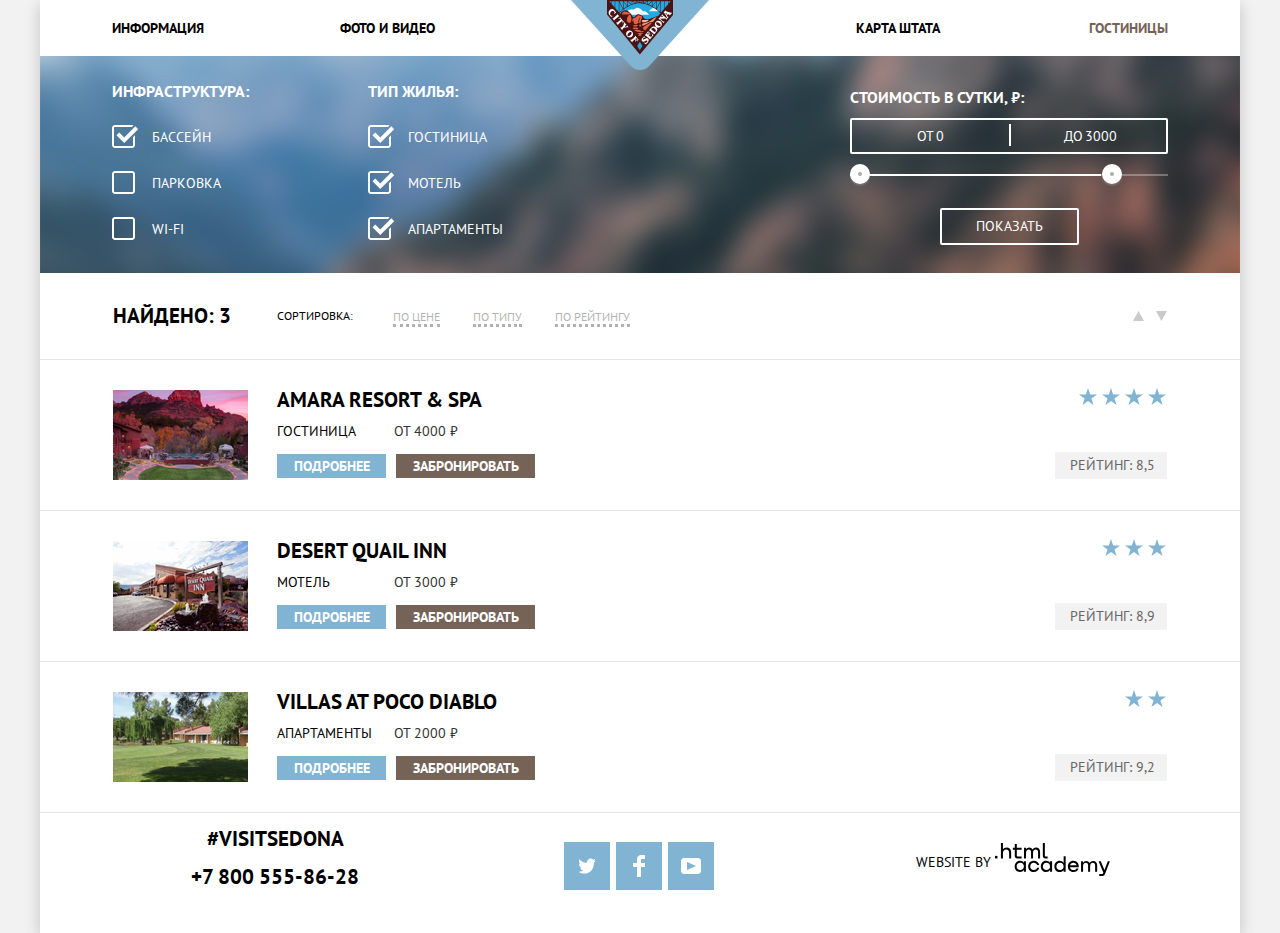
==== commit 4f243a28: "Последние правки" ====
--- a/hotels.html
+++ b/hotels.html
@@ -13,7 +13,7 @@
    <link rel="preconnect" href="https://fonts.gstatic.com">
    <link href="https://fonts.googleapis.com/css2?family=PT+Sans:wght@400;700&display=swap" rel="stylesheet">
    <link href="./css/normalize.css" rel="stylesheet">
-   <link href="./css/style.css" rel="stylesheet">
+   <link href="./css/style-minified.css" rel="stylesheet">
 </head>
 
 <body class="page__body">
@@ -77,7 +77,7 @@
                </fieldset>
 
                <fieldset class="filter__price">
-                  <legend class="filter__title">Стоимость в сутки, ₽:</legend>
+                  <legend class="filter__title-2">Стоимость в сутки, ₽:</legend>
 
                   <div class="range__prices">
                      <label class="min-price">
@@ -116,12 +116,12 @@
                </li>
             </ul>
             <div class="sorting__arrows">
-               <a class="arrow_up" href="#">
+               <a class="arrow_up" href="#" aria-label="Сортировка по возрастанию">
                   <svg width="11" height="10" viewBox="0 0 11 10" fill="none" xmlns="http://www.w3.org/2000/svg">
                      <path d="M5.5 0L0 10H11L5.5 0Z" fill="#CACACA" />
                   </svg>
                </a>
-               <a class="arrow_downz" href="#">
+               <a class="arrow_downz" href="#" aria-label="Сортировка по убыванию">
                   <svg width="11" height="10" viewBox="0 0 11 10" fill="none" xmlns="http://www.w3.org/2000/svg">
                      <path d="M5.5 10L0 0H11" fill="#CACACA" />
                   </svg>
--- a/css/style-minified.css
+++ b/css/style-minified.css
@@ -0,0 +1 @@
+:root{--basic-black:#000000;--basic-shadow:rgba(0, 1, 1, 0.2);--basic-dark:#333333;--basic-white:#ffffff;--basic-background:#f2f2f2;--basic-grey:#888888;--grey-rating:#666666;--grey-background:#eeeeee;--grey-blocked:#6a6a6a;--grey-hover:#ebebeb;--grey-active:#bdbbbc;--basic-blue:#81b3d2;--blue-active:#5496bd;--blue-hover:#669ec0;--blue-welcome:#e2f0f8;--basic-brown:#766357;--brown-active:#503e33;--brown-hover:#604e43;--opacity-color:rgba(255, 255, 255, 0.3);--opacity-footer:rgba(255, 255, 255, 0.9);--toggle-color:#ababab;--toggle-shadow:rgba(171, 171, 171, 0.3);--pop-up-shaddow:rgba(0, 1, 1, 0.15);--border-grey:#e5e5e5;--pop-up-grey:#a9a9a9}.page__body{margin:0;padding:0;font-family:"PT Sans",Arial,sans-serif;font-size:14px;line-height:21px;font-weight:400;color:var(--basic-black);text-transform:uppercase;background-color:var(--basic-background)}.visually-hidden{position:absolute;width:1px;height:1px;margin:-1px;border:0;padding:0;white-space:nowrap;clip-path:inset(100%);clip:rect(0 0 0 0);overflow:hidden}a{text-decoration:none;color:inherit}img{max-width:100%;height:auto}.main__container{width:1200px;margin:0 auto;background-color:var(--basic-white);box-shadow:0 5px 15px var(--basic-shadow)}.inner__container{width:1200px;margin:0 auto;background-color:var(--basic-white)}.page{height:100%}.main__container{min-height:100%;display:grid;grid-template-rows:min-content 1fr min-content;align-items:start}.main__navigation{display:flex;flex:wrap;min-height:56px;line-height:26px;font-weight:700;background-color:transparent;position:relative}.main__header-logo{position:absolute;width:138px;left:531px}.site__navigation{display:flex;flex-wrap:wrap;min-height:inherit;margin:0;padding:0;align-items:center;list-style:none}.site__navigation-item{width:300px}.site__navigation li:nth-child(1),.site__navigation li:nth-child(2){text-align:left}.site__navigation li:nth-child(3),.site__navigation li:nth-child(4){text-align:right}.site__navigation-item:first-child a{margin-left:72px}.site__navigation-item:last-child a{margin-right:72px}.site__navigation a{display:inline-block;vertical-align:top;color:var(--basic-black)}.site__navigation a:hover{color:var(--basic-blue)}.site__navigation a:focus{color:var(--basic-black);opacity:.3}.site__navigation a:active{color:var(--basic-brown)}.site__navigation a.current{color:var(--basic-brown)}.description{min-height:725px;display:flex;flex-direction:column;justify-content:space-between}.welcome{height:511px;background-image:url(../img/images/welcome_sedona.svg),url(../img/images/polygon.svg),url(../img/images/sedona.jpg);background-color:var(--blue-welcome);background-repeat:no-repeat;background-position:center,bottom,center;margin-bottom:10px}.description h1{font-size:21px;font-weight:700;line-height:26px;text-align:center;margin-left:365px;margin-right:365px}.description p{line-height:26px;text-align:center;margin-bottom:51px}.features{min-height:1098px;margin-bottom:58px}.features h3{font-weight:700;font-size:21px;text-align:center}.features p{text-align:center}.features__list{display:grid;grid-template-columns:1fr 1fr 1fr;list-style:none;margin:0;padding:0}.features__item-first{grid-column:1/-1;display:flex;min-height:256px;background-color:var(--basic-blue);color:var(--basic-white)}.features__item-bridge,.features__item-city{display:flex;flex-direction:column;width:400px;justify-content:center;position:relative}.bridge{justify-self:flex-end}.features__item-city:after{content:"";background:url(../img/images/reason_1.jpg) no-repeat;background-color:var(--basic-blue);width:800px;height:256px;position:absolute;left:400px}.features__item-bridge::before{content:"";background:url(../img/images/reason_2.jpg) no-repeat;background-color:var(--basic-blue);width:800px;height:256px;position:absolute;right:400px}.features__item-city h3{margin:0 139px;margin-bottom:5px}.features__item-bridge p,.features__item-city p{margin-top:25px;margin-bottom:5px;padding:0 45px}.features__item-bridge h3{margin:0 120px}.features__item-first img{display:block}.features__item-second{background-color:var(--grey-background)}.features__item{grid-column:1/-1}.reasons__list{display:flex;min-height:330px;align-items:center;list-style:none;margin:0;padding:0}.reasons__item{display:flex;flex-direction:column;width:400px;text-align:center;position:relative}.life::before{content:"";position:absolute;background:url(../img/icons/house.svg) no-repeat;width:75px;height:72px;top:-10px;left:162px}.food::before{content:"";position:absolute;background:url(../img/icons/food.svg) no-repeat;width:75px;height:70px;top:-10px;left:163px}.gift::before{content:"";position:absolute;background:url(../img/icons/gift.svg) no-repeat;width:64px;height:76px;top:-15px;left:168px}.reasons__item h3{margin-top:88px;margin-bottom:11px}.reasons__item p{width:300px;margin-right:auto;margin-left:auto}.features__item-second{width:400px;min-height:256px}.features__item-second h3{width:150px;margin-top:47px;margin-left:125px}.features__item-second p{width:270px;margin-top:25px;margin-left:65px}.features__item-second:last-child p{width:250px;margin-left:76px}.features__item-second p,.reasons__item p{color:var(--basic-dark)}.booking{min-height:233px;display:flex;flex-direction:column;align-items:center;position:relative}.booking h3{font-weight:700;font-size:30px;line-height:24px;text-align:center;padding-right:10px;margin:0}.booking p{width:500px;margin-top:30px;line-height:24px;text-align:center;color:var(--basic-dark)}.booking a{font-weight:700}.button{width:568px;margin-top:32px;padding:30px 0;font:inherit;font-size:21px;line-height:26px;text-align:center;color:var(--basic-white);vertical-align:middle;text-transform:uppercase;background-color:var(--basic-brown);border:none}.button:hover{background-color:var(--brown-hover)}.button:active{background-color:var(--brown-active);color:var(--opacity-color)}.booking__form{position:absolute;top:100%;left:calc(50% - 568px / 2);display:flex;flex-direction:column;width:568px;min-height:395px;background:var(--basic-white);box-shadow:0 7px 15px var(--pop-up-shaddow);line-height:26px;font-weight:700}.booking__form.hidden{transform:translateY(-100%);visibility:hidden}.booking__form.error{animation:shake .6s}@keyframes shake{0%,100%{transform:translateX(0)}10%,30%,50%,70%,90%{transform:translateX(-10px)}20%,40%,60%,80%{transform:translateX(10px)}}.booking__list{list-style:none;margin:0;padding:0}.booking__item{display:flex;align-items:center;padding-left:55px;margin:0;margin-bottom:29px;position:relative}.people-wrapper{display:flex;align-items:center}.booking__item:first-child{margin-top:55px}.booking__item label{margin-right:24px;cursor:pointer}.booking__item:nth-child(2) label{margin-right:21px}.booking__item .adults{margin-right:41px}.booking__item .kids{margin-left:53px;margin-right:27px}.booking__item-input{text-transform:uppercase;font-weight:700;line-height:26px;font-size:14px;color:var(--basic-black);background:0 0;background-color:var(--basic-background);border:none;padding-left:13px;style:none}.booking__item .big{width:333px;height:38px}.calendar-button{width:21px;height:22px;outline:0;border:none;background:url(../img/icons/calendar.svg) no-repeat center center;position:absolute;right:64px;bottom:8px;cursor:pointer}.quantity-btn{font:inherit;color:var(--pop-up-grey);background-color:var(--basic-background);border:none;text-transform:uppercase;text-align:center;position:relative;cursor:pointer}.booking__item-input.small,.quantity-btn{width:38px;height:38px;margin:0;padding:0;text-align:center}.plus::before{content:"";background:#a9a9a9;height:11px;width:3px;position:absolute;left:17px;top:13px}.plus::after{content:"";height:3px;width:11px;background:var(--pop-up-grey);position:absolute;left:13px;top:17px}.minus::after{content:"";height:3px;width:11px;background:var(--pop-up-grey);position:absolute;left:13px;top:17px}.booking__btn{width:458px;height:58px;background-color:var(--basic-blue);font-size:21px;font-weight:700;color:var(--basic-white);text-transform:uppercase;text-align:center;margin-top:26px;margin-right:auto;margin-left:auto;border:none;cursor:pointer}.booking__form input:hover{background:var(--grey-hover)}.booking__form input:focus{outline:2px solid var(--border-grey);background-color:var(--basic-white)}.calendar-button:focus,.calendar-button:hover{background:url(../img/icons/calendar-hover.svg) no-repeat center center}.calendar-button:active{background:url(../img/icons/calendar-active.svg) no-repeat center center}.minus:hover::after{background:var(--basic-black)}.minus:active::after{background:var(--basic-blue)}.plus:hover::after,.plus:hover::before{background:var(--basic-black)}.plus:active::after,.plus:active::before{background:var(--basic-blue)}.booking__btn:hover{background-color:var(--blue-hover)}.booking__btn:active,.booking__btn:focus{background-color:var(--blue-active);color:var(--opacity-color)}.map{background:url(../img/images/map.jpg) no-repeat;height:600px}.main__footer{min-height:120px;display:grid;grid-template-columns:1fr 1fr 1fr;align-items:center}.main__footer.index{position:relative;z-index:20;background-color:var(--opacity-footer);margin-top:-120px}.footer__contacts{display:flex;flex-direction:column;flex-wrap:wrap;align-items:center;font-weight:700;font-size:21px;line-height:26px}.footer__hashtag{margin-left:70px;margin-bottom:12px}.footer__phone{margin-left:70px;margin-bottom:30px}.footer__contacts a:focus,.footer__contacts a:hover{text-decoration:none}.social__list{display:flex;flex-wrap:wrap;justify-content:center;list-style:none;padding:0;margin:0;margin-left:4px}.social__item{position:relative;width:46px;height:48px;background-color:var(--basic-blue);margin-right:6px;margin-bottom:15px}.social__item::before{content:"";position:absolute;top:50%;left:50%;transform:translate(-50%,-50%);width:17px;height:17px;background:url(../img/icons/twitter.svg) center no-repeat}.social__item-fb::before{content:"";position:absolute;top:50%;left:50%;transform:translate(-50%,-50%);width:12px;height:22px;background:url(../img/icons/facebook.svg) center no-repeat}.social__item-yt::before{content:"";position:absolute;top:50%;left:50%;transform:translate(-50%,-50%);width:20px;height:16px;background:url(../img/icons/youtube.svg) center no-repeat}.social__item:hover{background-color:var(--blue-hover);cursor:pointer}.social__item:active{background-color:var(--blue-active)}.social__item:active::before{opacity:.3}.footer__copyright{width:400px;display:flex;align-items:center;justify-content:center;margin-bottom:20px}.button__copyright{vertical-align:middle;margin-right:55px}.button__copyright:hover path{fill:var(--basic-blue)}.button__copyright:focus path{fill:var(--grey-active)}.filter{min-height:217px;background:url(../img/images/background_filter.jpg) center center/cover no-repeat}.filter__form{display:grid;align-items:center}.filter__price{grid-column:4/5}.filter__list .filter__option{list-style:none;margin:0;padding:0;margin-top:25px}.filter fieldset{border:none}.filter__title{font-weight:700;font-size:16px;color:var(--basic-white);padding-top:25px}.filter__option{color:var(--basic-white)}.filter__infra{margin-left:72px;padding:0;position:relative}.filter__housing{padding:0}.filter__option label{position:relative;display:block;cursor:pointer;user-select:none}.filter__input-checkbox+label::before{content:"";position:absolute;margin-left:-40px;transform:translateY(-2px);width:23px;height:23px;background-image:url(../img/icons/checkbox-off.svg)}.filter__input-checkbox:checked+label::before{width:27px;background-image:url(../img/icons/checkbox-on.svg)}.filter__input-checkbox:disabled+label::before{background-image:url(../img/icons/checkbox-on-disabled.svg)}.filter__input-checkbox:checked:disabled+label::before{width:27px;background-image:url(../img/icons/checkbox-off-disabled.svg)}.filter__price{width:317px;padding:0;border:none;margin-right:72px;margin-left:auto}.filter__title-2{font-weight:700;font-size:16px;color:var(--basic-white);margin-bottom:10px;padding-top:21px}.range__prices{position:relative;height:32px;width:314px;margin-bottom:18px;font-size:0;border:2px solid var(--basic-white);border-radius:2px}.range__prices::after{content:"";position:absolute;top:15%;left:50%;width:2px;height:22px;background:var(--basic-white)}.range__prices label{display:inline-block;vertical-align:top;margin-top:6px;color:var(--basic-white);font-size:14px;cursor:pointer}.range__prices input{width:50px;margin:0;color:inherit;font:inherit;background:0 0;border:none;line-height:1}input::-webkit-inner-spin-button,input::-webkit-outer-spin-button{-webkit-appearance:none;margin:0}input[type=number]{-moz-appearance:textfield}.range__prices .min-price{width:90px;padding-left:65px}.range__prices .max-price{width:90px;padding-left:57px}.range__controls{position:relative;margin-bottom:32px}.range__controls .scale{height:2px;background:var(--opacity-color);margin-top:20px}.range__controls .bar{width:79%;height:2px;background:var(--basic-white)}.range__controls .toggle{position:absolute;top:-10px;left:0;width:4px;height:4px;padding:0;border:8px solid var(--basic-white);background-color:var(--toggle-color);border-radius:50%;box-shadow:0 2px 1px 0 var(--toggle-shadow);cursor:pointer}.range__controls .toggle-max{left:252px}.filter__button{display:block;margin:0 auto;padding:6px 34px;border:2px solid var(--basic-white);font:inherit;text-align:center;color:var(--basic-white);vertical-align:middle;text-transform:uppercase;background:0 0;border-radius:2px;cursor:pointer}.filter__button:hover{background-color:var(--basic-white);color:var(--basic--black)}.sorting{min-height:86px;display:flex;align-items:center}.sorting__results{font-weight:700;font-size:21px;line-height:26px;margin-left:73px}.sorting__text{font-size:12px;line-height:18px;margin-left:46px}.sorting__list{list-style:none;display:flex}.sorting__link{margin-right:33px;color:var(--basic-black);opacity:.3;font-size:12px;line-height:18px;border-bottom:dotted}.sorting__link:hover{color:var(--basic-blue);opacity:1}.sorting__link:focus{color:var(--basic-blue);opacity:1;border-bottom:none}.sorting__link:active{color:var(--basic-black);opacity:1;border-bottom:none}.sorting__arrows{margin-left:auto;margin-right:73px}.arrow_up{margin-right:8px}.arrow_down.active path{fill:var(--basic-blue)}.arrow_down:hover path,.arrow_up:hover path{fill:var(--basic-black)}.arrow_down:active path,.arrow_up:active path{fill:var(--basic-blue)}.hotels{min-height:454px}.hotels__list{list-style:none;margin:0;padding:0}.hotels__item{min-height:150px;display:grid;grid-template-columns:208px repeat(7,1fr);gap:29px;border-bottom:1px solid var(--border-grey)}.hotels__item:first-child{border-top:1px solid var(--border-grey)}.hotels__item .hotels__img{width:135px;height:90px;margin-top:30px;margin-right:30px;margin-left:73px}.hotels__descr{grid-column:2/6;display:flex;flex-direction:column}.hotels__title a{display:inline-block;margin-top:10px;font-weight:700;font-size:21px;line-height:26px;color:var(--basic-black)}.hotels__title a:hover{color:var(--basic-blue)}.hotels__title a:active,.hotels__title a:focus{color:var(--basic-black);opacity:.3}.hotels__descr p{margin-top:-10px;display:flex;justify-content:space-between;width:181px}.hotels__price,.hotels__type{color:var(--basic-dark)}.hotel__button{color:var(--basic-white);background-color:var(--basic-blue);font-size:14px;font-weight:700;line-height:21px;padding:3px 16px 3px 17px}.hotel__button:hover{background-color:var(--blue-hover)}.hotel__button:active{background-color:var(--blue-active);color:var(--opacity-color)}.button__book{font-weight:700;font-size:14px;line-height:21px;padding:3px 16px 3px 17px;margin-left:6px;vertical-align:baseline}.hotels__rating{grid-column:-1;margin-right:73px;margin-left:auto;display:flex;flex-direction:column;justify-content:space-around;align-items:flex-end}.hotels__score{background-color:var(--basic-background);text-align:center;color:var(--grey-rating);padding:3px 12px 3px 15px;margin-bottom:18px}